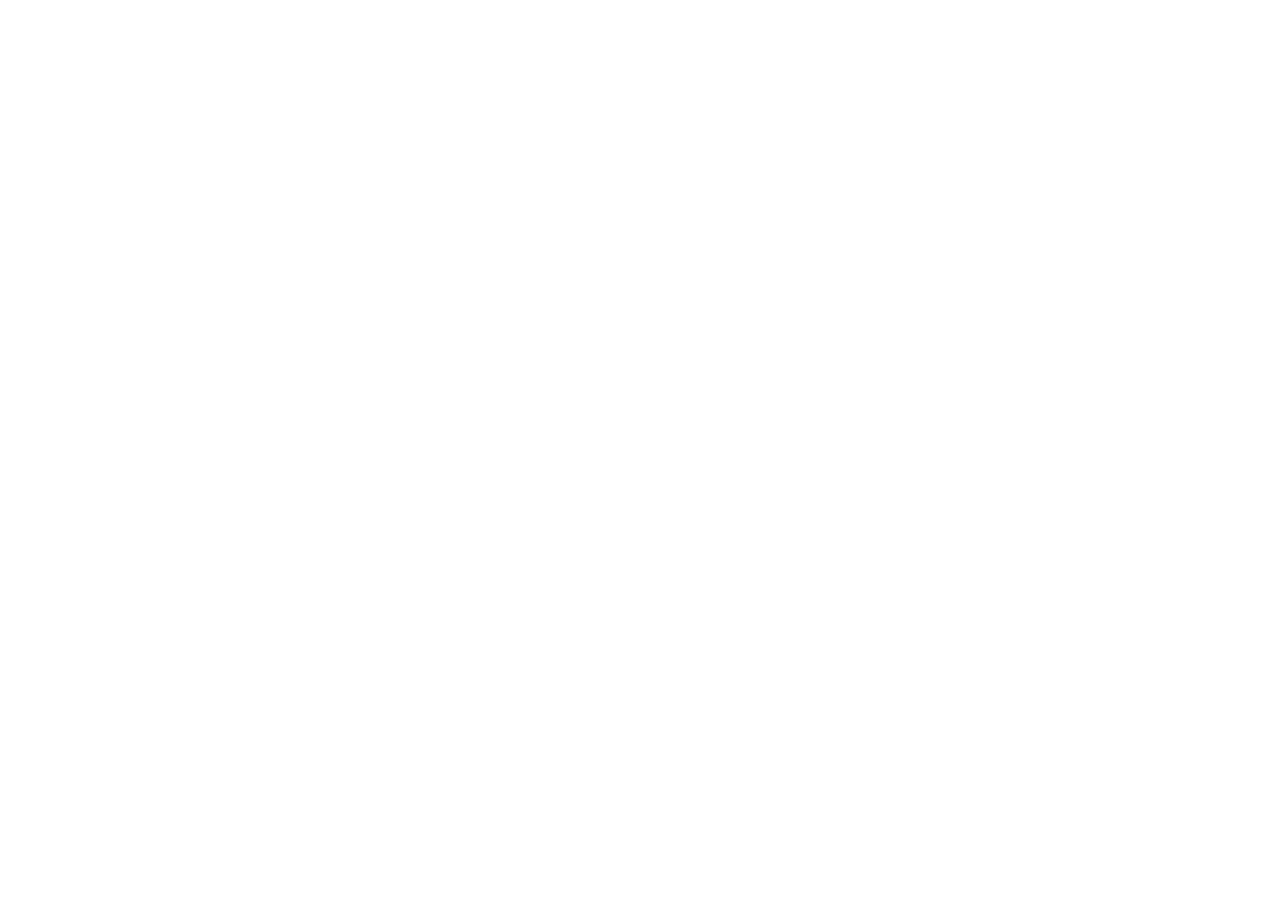
==== sprint-1/index.html @ 01cb0310 "version 1" ====
<!DOCTYPE html>
<html lang="en">
<head>
    <meta charset="UTF-8">
    <meta http-equiv="X-UA-Compatible" content="IE=edge">
    <meta name="viewport" content="width=device-width, initial-scale=1.0">
    <title>Band Site</title>
</head>
<body>
    
</body>
</html>
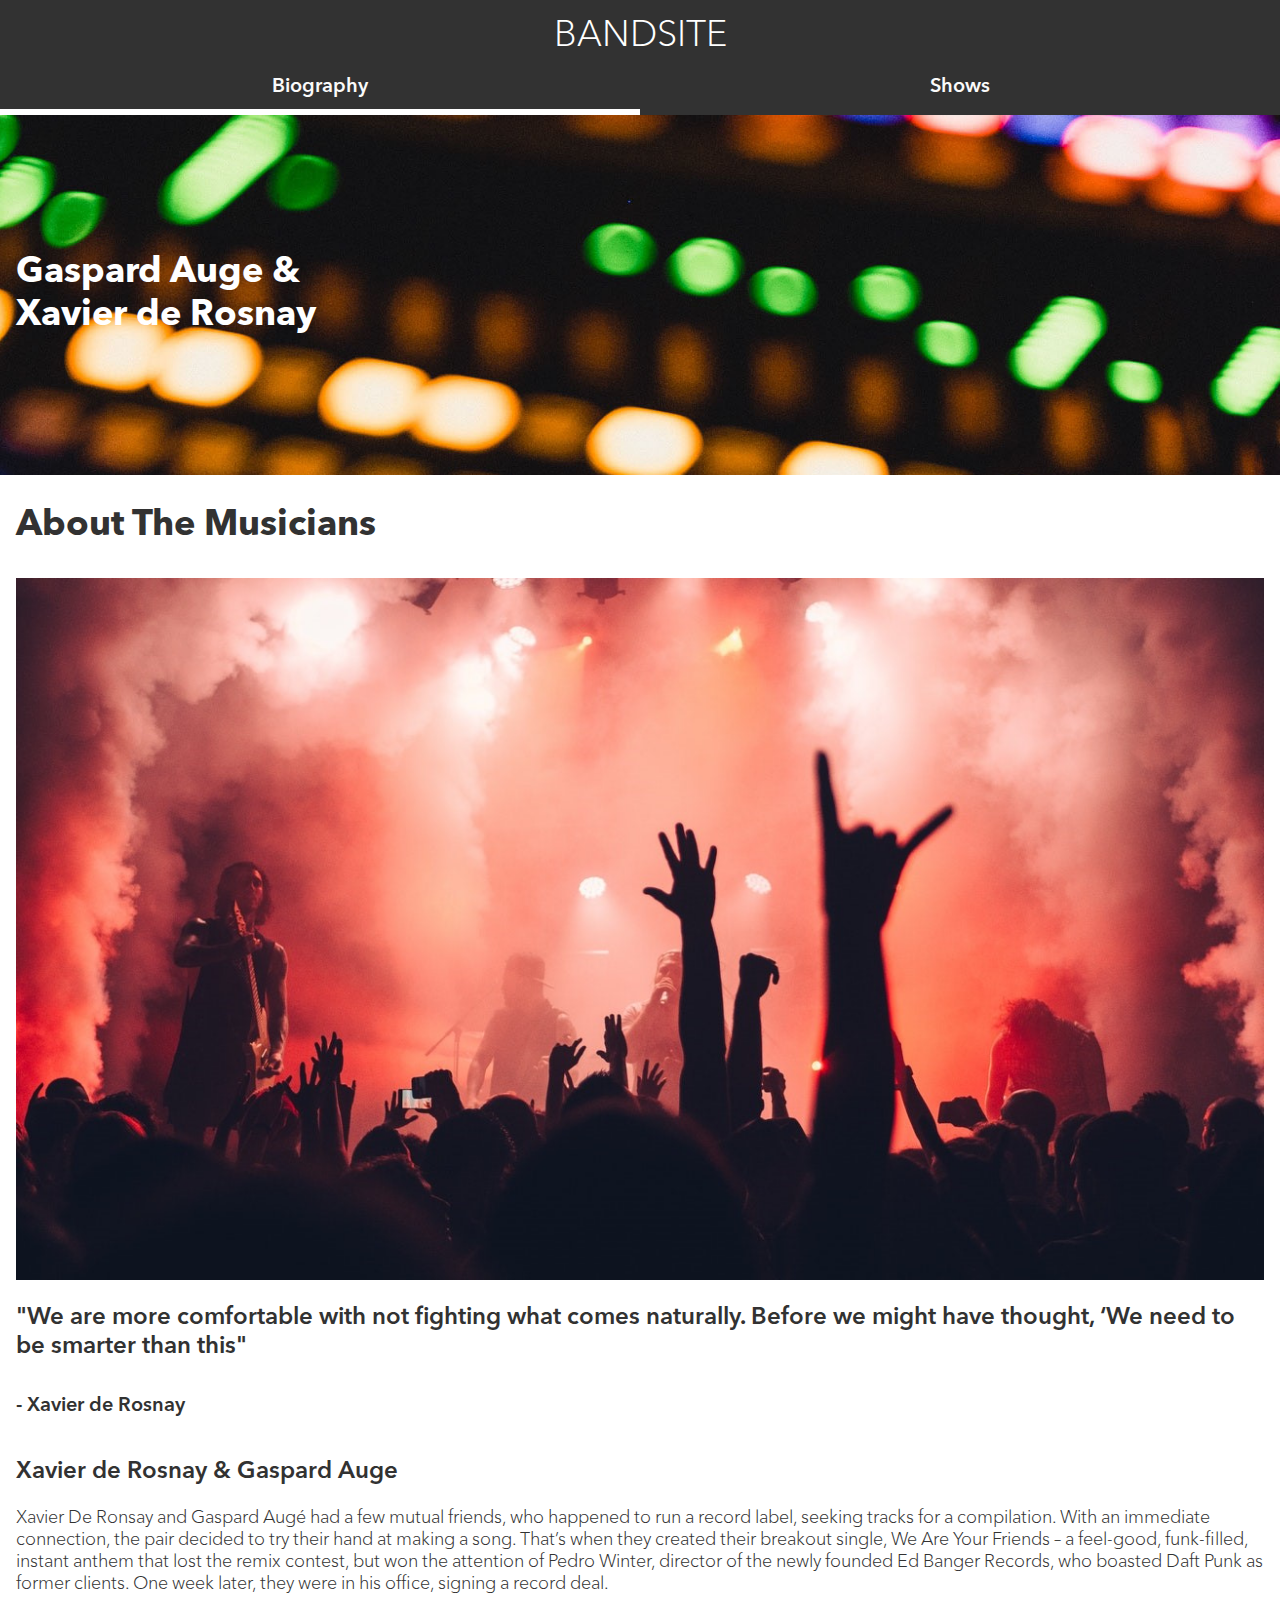
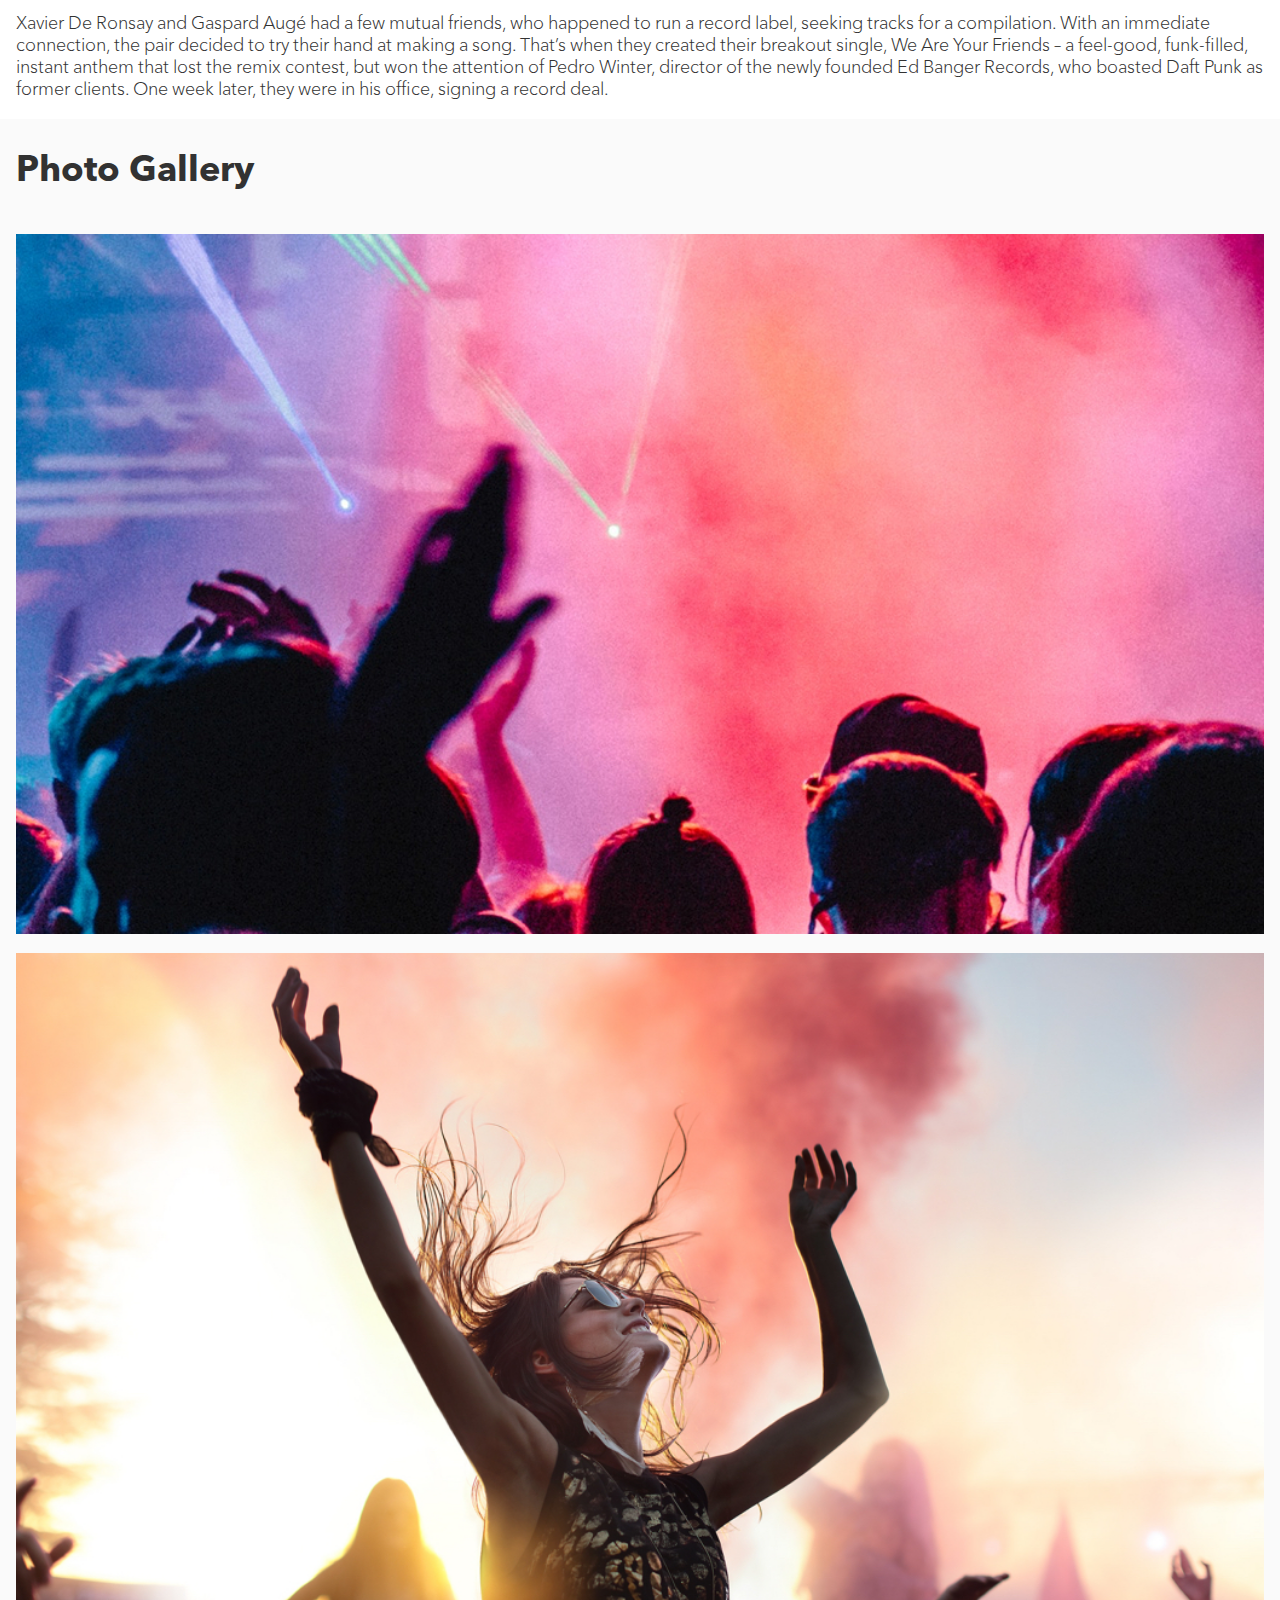
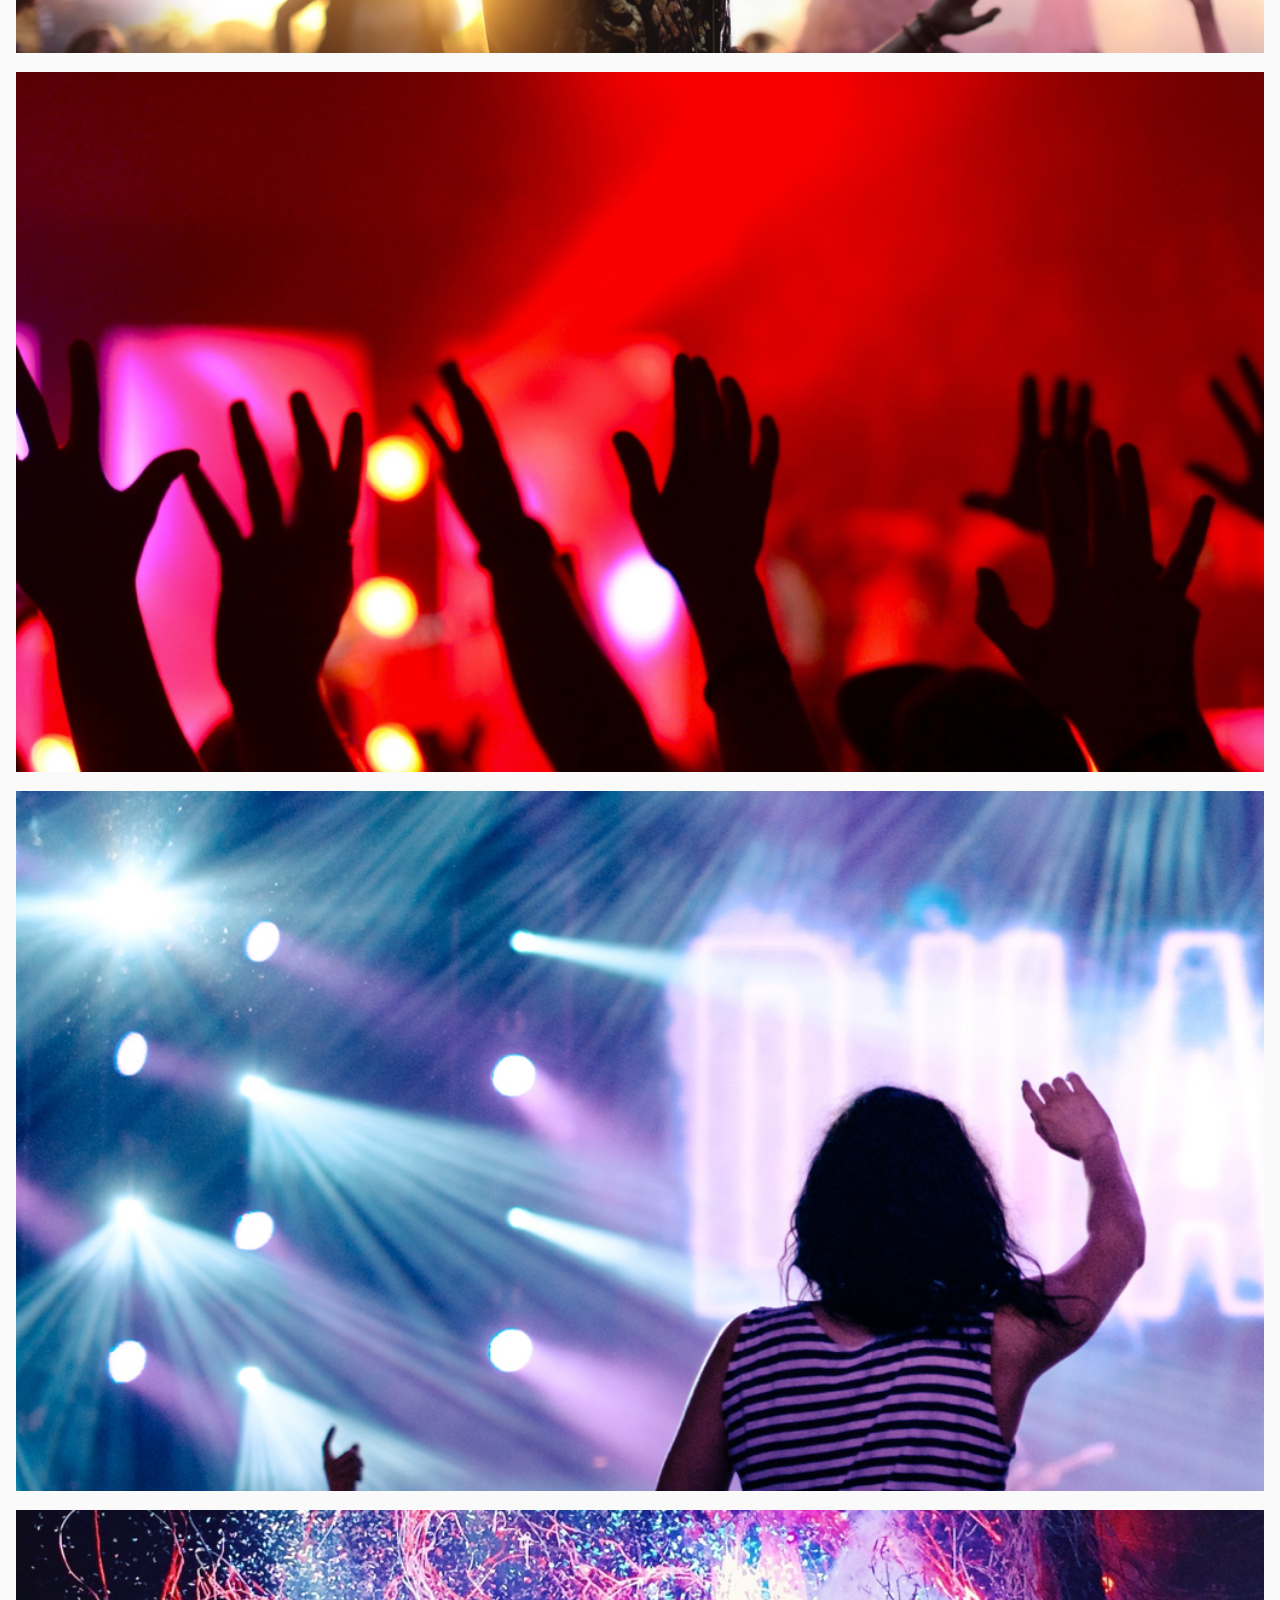
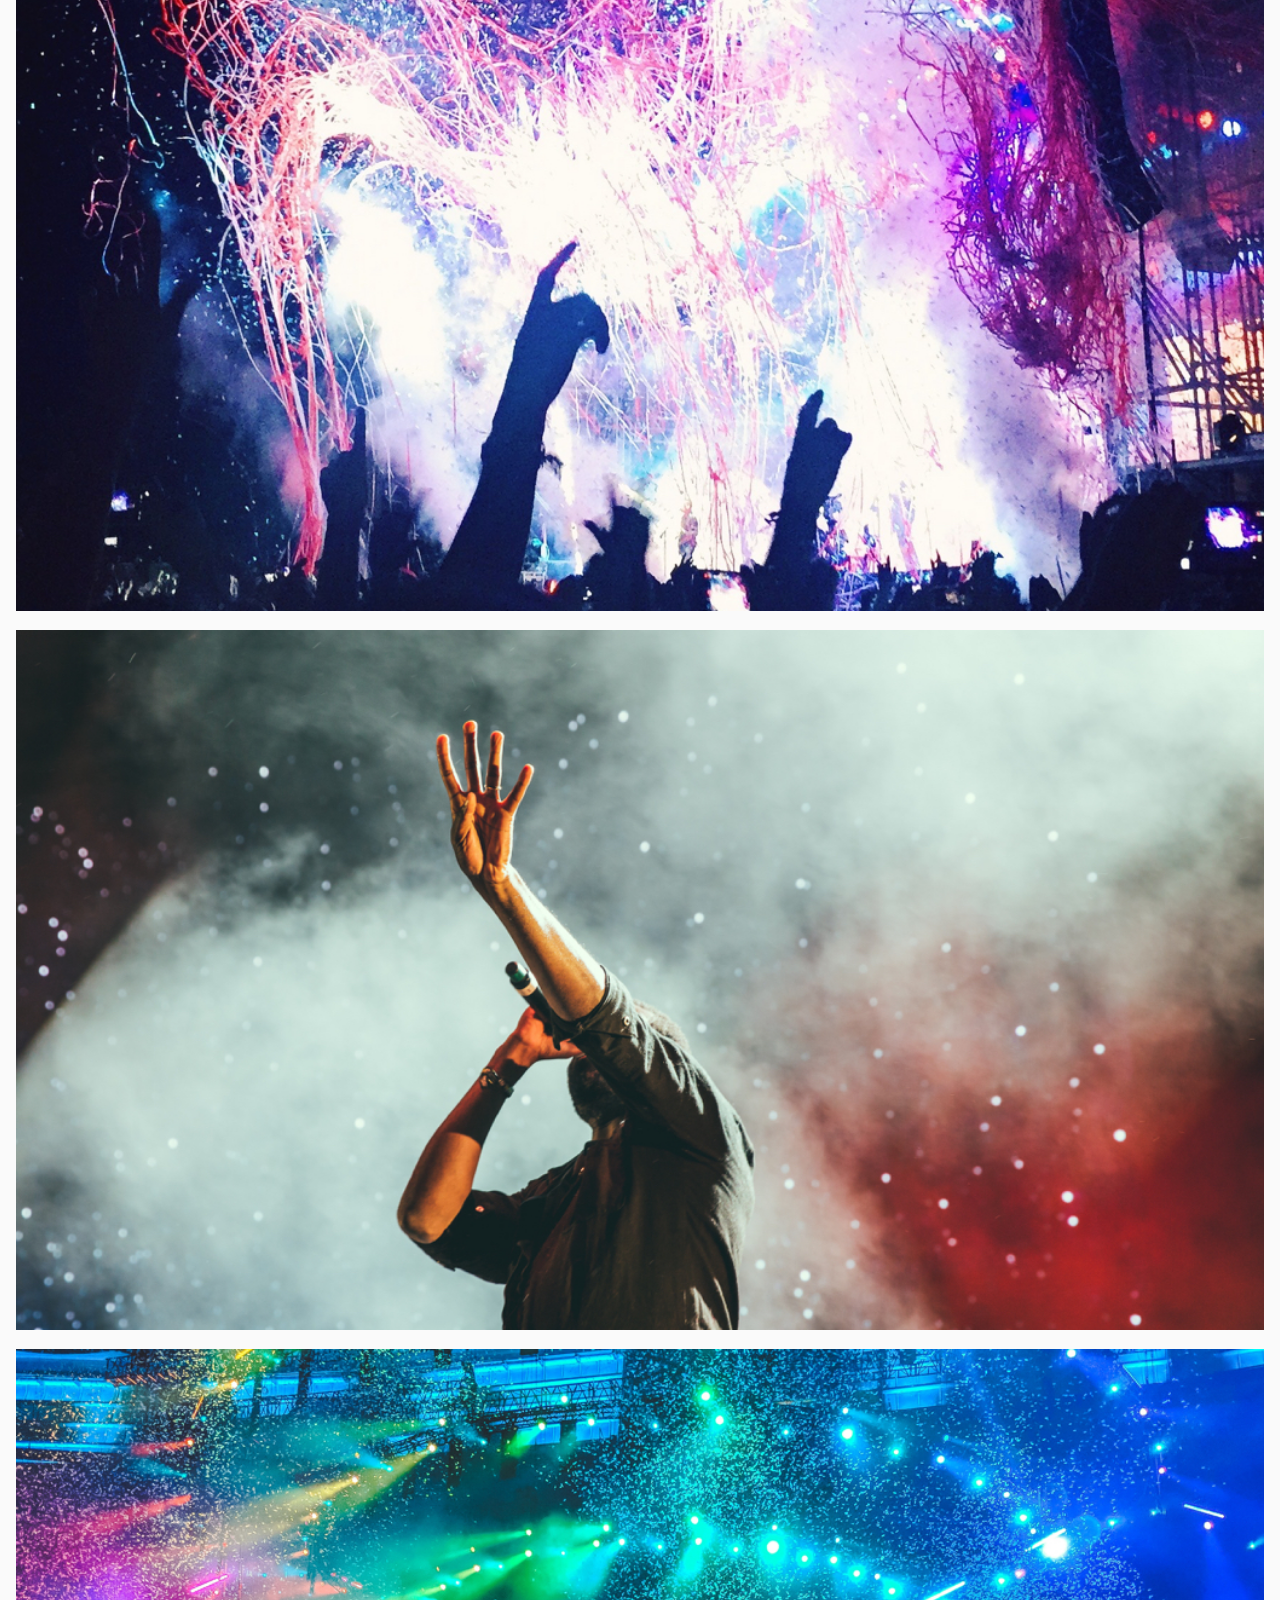
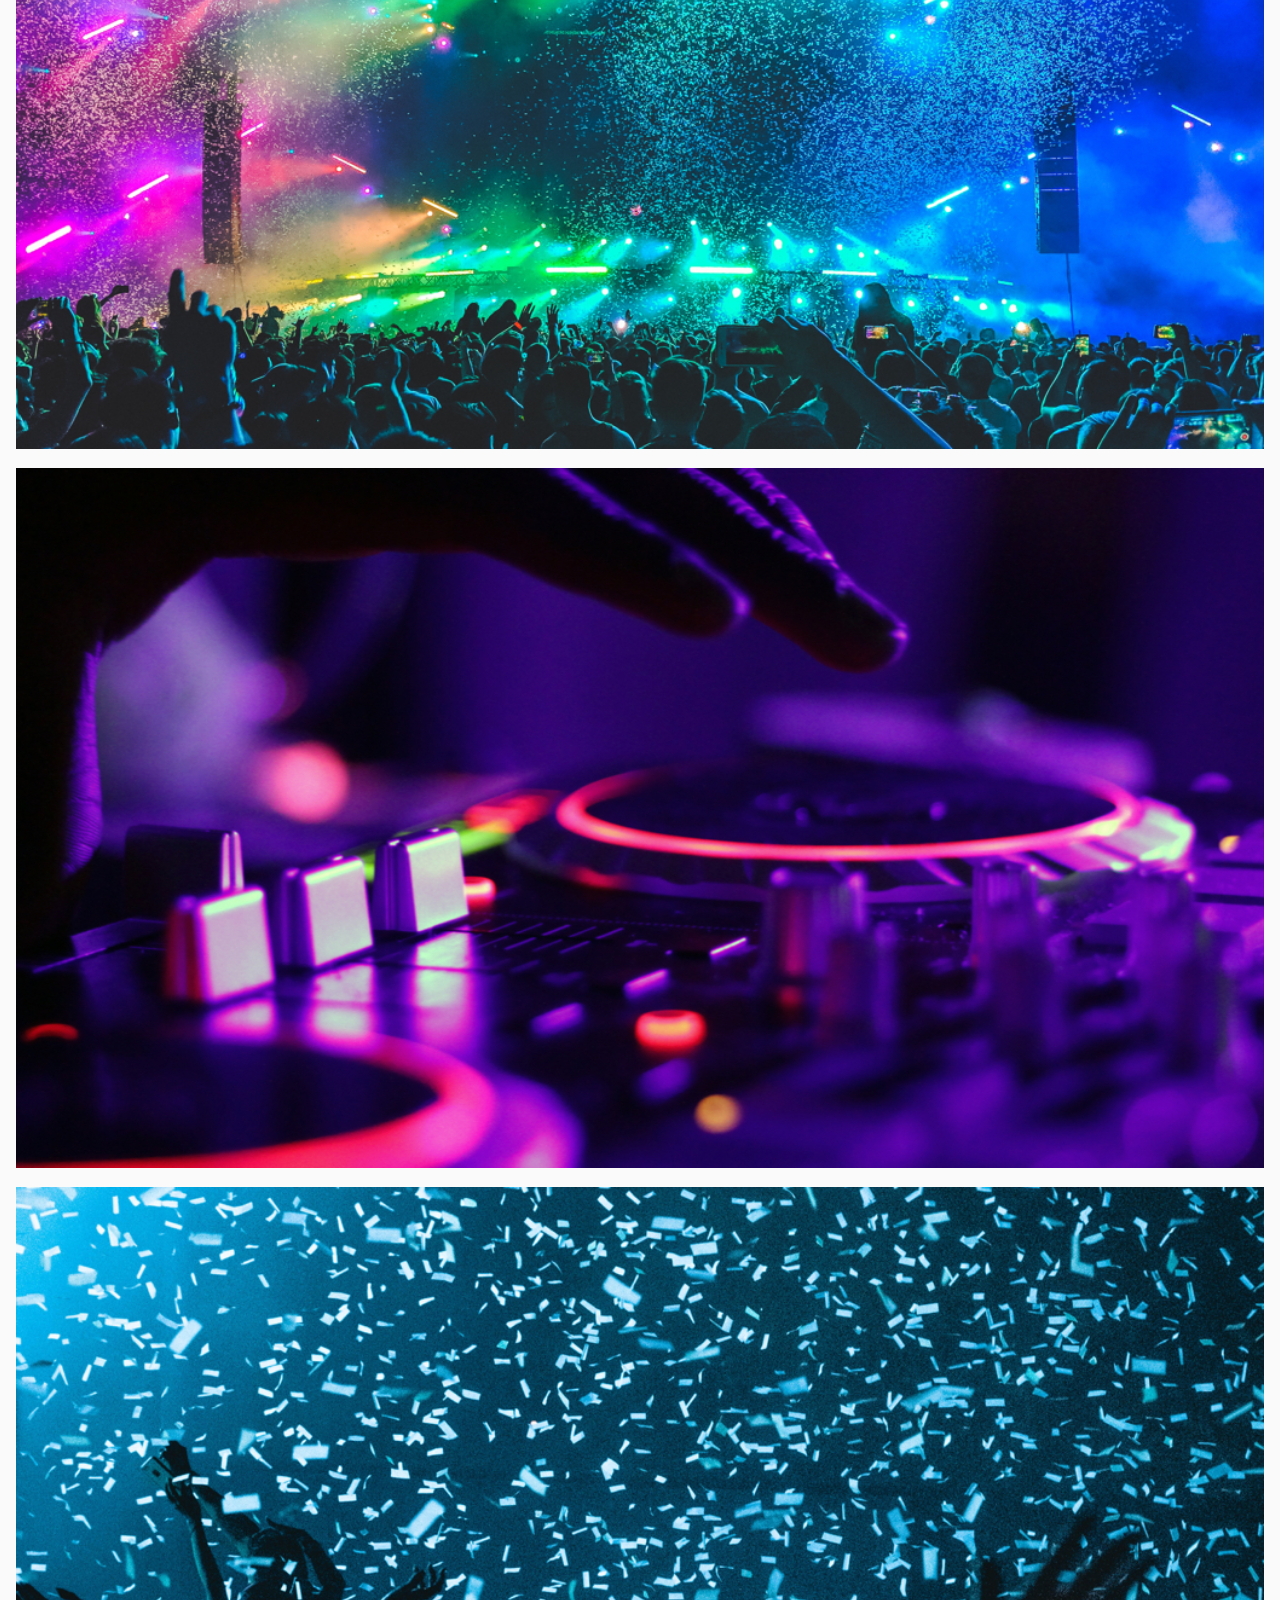
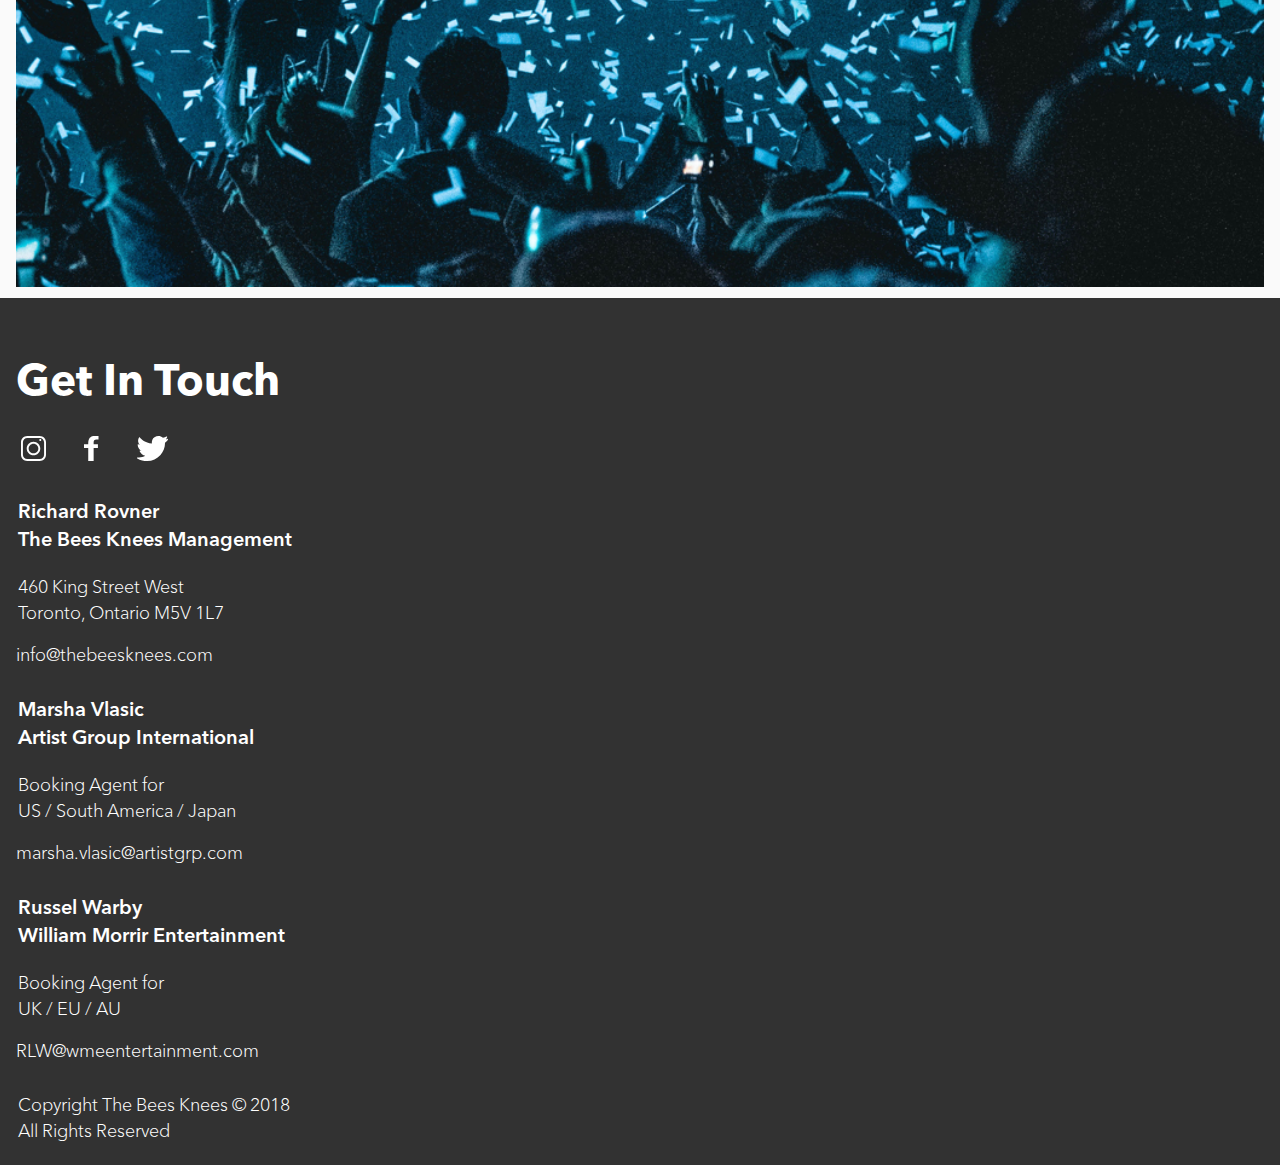
==== commit c53be77a: "version 2" ====
--- a/sprint-1/index.html
+++ b/sprint-1/index.html
@@ -4,9 +4,136 @@
     <meta charset="UTF-8">
     <meta http-equiv="X-UA-Compatible" content="IE=edge">
     <meta name="viewport" content="width=device-width, initial-scale=1.0">
-    <title>Band Site</title>
+    <link rel="stylesheet" href="./styles/main.css">
+    <link rel="stylesheet" href="./styles/global.css">
+    <title>BandSite</title>
 </head>
 <body>
-    
+    <header>
+        <nav class="nav">
+            <h2 class="nav__title">BANDSITE</h2>
+            <ul class="nav__nav-items">
+                <li class="nav__nav-items__nav-item nav-active">
+                    <a href="#" class="nav__nav-items__nav-item__link">Biography</a>
+                </li>
+                <li class="nav__nav-items__nav-item">
+                    <a href="#" class="nav__nav-items__nav-item__link">Shows</a>
+                </li>
+            </ul>
+        </nav>
+    </header>
+    <section class="hero">
+        <h1 class="hero__text">Gaspard Auge &</h1>
+        <h1 class="hero__text">Xavier de Rosnay</h1>
+    </section>
+    <section class="about">
+        <section class="about__header">
+            <h2 class="about__header__title">About The Musicians</h2>
+            <img src="./assets/Images/about-image.jpg" alt="Image" class="about__header__image">
+            <p class="about__header__quote">
+                "We are more comfortable with not
+                fighting what comes naturally. Before
+                we might have thought, ‘We need to
+                be smarter than this"
+            </p>
+            <p class="about__header__author">
+                - Xavier de Rosnay
+            </p>
+        </section>
+        <section class="article">
+            <h2 class="article__title">
+                Xavier de Rosnay & Gaspard Auge
+            </h2>
+            <p class="article__paragraph">
+                Xavier De Ronsay and Gaspard Augé had a few
+                mutual friends, who happened to run a record label,
+                seeking tracks for a compilation. With an immediate
+                connection, the pair decided to try their hand at
+                making a song. That’s when they created their
+                breakout single, We Are Your Friends – a feel-good,
+                funk-filled, instant anthem that lost the remix
+                contest, but won the attention of Pedro Winter,
+                director of the newly founded Ed Banger Records,
+                who boasted Daft Punk as former clients. One week
+                later, they were in his office, signing a record deal.
+            </p>
+            <p class="article__paragraph">
+                Xavier De Ronsay and Gaspard Augé had a few
+                mutual friends, who happened to run a record label,
+                seeking tracks for a compilation. With an immediate
+                connection, the pair decided to try their hand at
+                making a song. That’s when they created their
+                breakout single, We Are Your Friends – a feel-good,
+                funk-filled, instant anthem that lost the remix
+                contest, but won the attention of Pedro Winter,
+                director of the newly founded Ed Banger Records,
+                who boasted Daft Punk as former clients. One week
+                later, they were in his office, signing a record deal.
+            </p>
+        </section>
+    </section>
+    <section class="gallery">
+        <h2 class="gallery__title">Photo Gallery</h2>
+        <img src="./assets/Images/Photo-gallery-1.jpg" alt="" class="gallery__image">
+        <img src="./assets/Images/Photo-gallery-2.jpg" alt="" class="gallery__image">
+        <img src="./assets/Images/Photo-gallery-3.jpg" alt="" class="gallery__image">
+        <img src="./assets/Images/Photo-gallery-4.jpg" alt="" class="gallery__image">
+        <img src="./assets/Images/Photo-gallery-5.jpg" alt="" class="gallery__image">
+        <img src="./assets/Images/Photo-gallery-6.jpg" alt="" class="gallery__image">
+        <img src="./assets/Images/Photo-gallery-7.jpg" alt="" class="gallery__image">
+        <img src="./assets/Images/Photo-gallery-8.jpg" alt="" class="gallery__image">
+        <img src="./assets/Images/Photo-gallery-9.jpg" alt="" class="gallery__image">
+    </section>
+    <footer class="footer">
+        <h2 class="footer__title">Get In Touch</h2>
+        <section class="footer__icons">
+            <img src="./assets/Icons/SVG/Icon-instagram.svg" alt="instagram" class="footer__icons__image">
+            <img src="./assets/Icons/SVG/Icon-facebook.svg" alt="facebook" class="footer__icons__image">
+            <img src="./assets/Icons/SVG/Icon-twitter.svg" alt="twitter" class="footer__icons__image">
+        </section>
+        <section class="footer__credits">
+            <div class="footer__credits__name">
+                <p>Richard Rovner</p>
+                <p>The Bees Knees Management</p>
+            </div>
+            <div class="footer__credits__address">
+                <p>460 King Street West</p>
+                <p>Toronto, Ontario M5V 1L7</p>
+            </div>
+            <p class="footer__credits__email">
+                info@thebeesknees.com
+            </p>
+        </section>
+        <section class="footer__credits">
+            <div class="footer__credits__name">
+                <p>Marsha Vlasic</p>
+                <p>Artist Group International</p>
+            </div>
+            <div class="footer__credits__address">
+                <p>Booking Agent for</p>
+                <p>US / South America / Japan</p>
+            </div>
+            <p class="footer__credits__email">
+                marsha.vlasic@artistgrp.com
+            </p>
+        </section>
+        <section class="footer__credits">
+            <div class="footer__credits__name">
+                <p>Russel Warby</p>
+                <p>William Morrir Entertainment </p>
+            </div>
+            <div class="footer__credits__address">
+                <p>Booking Agent for</p>
+                <p>UK / EU / AU</p>
+            </div>
+            <p class="footer__credits__email">
+                RLW@wmeentertainment.com
+            </p>
+        </section>
+        <section class="footer__copyright">
+            <p>Copyright The Bees Knees © 2018</p>
+            <p>All Rights Reserved</p>
+        </section>
+    </footer>
 </body>
 </html>--- a/sprint-1/styles/main.css
+++ b/sprint-1/styles/main.css
@@ -0,0 +1,122 @@
+.hero {
+  display: flex;
+  flex-direction: column;
+  align-items: flex-start;
+  justify-content: center;
+  height: 40vh;
+  background-image: url("../assets/Images/hero-image.jpg");
+  background-size: cover;
+}
+.hero__text {
+  font-size: 36px;
+  margin: 0;
+  color: #ffffff;
+  margin-left: 1.6rem;
+}
+
+.about {
+  -webkit-padding-start: 16px;
+          padding-inline-start: 16px;
+  -webkit-padding-end: 16px;
+          padding-inline-end: 16px;
+}
+.about__header {
+  display: flex;
+  flex-direction: column;
+}
+.about__header__title {
+  font-size: 36px;
+}
+.about__header__image {
+  width: 100%;
+}
+.about__header__quote {
+  font-size: 24px;
+  font-weight: 500;
+  margin: 2.4rem 0;
+}
+.about__header__author {
+  font-size: 20px;
+  font-weight: 500;
+  margin: 0;
+  margin-top: 0.8rem;
+}
+
+.article {
+  margin-top: 4rem;
+}
+.article__title {
+  font-size: 24px;
+  font-weight: 500;
+}
+.article__paragraph {
+  font-size: 18px;
+}
+
+.gallery {
+  -webkit-padding-start: 16px;
+          padding-inline-start: 16px;
+  -webkit-padding-end: 16px;
+          padding-inline-end: 16px;
+  padding: 0 auto;
+  background-color: #fafafa;
+}
+.gallery__title {
+  font-size: 36px;
+  padding: 3.2rem 0;
+  margin: 0;
+}
+.gallery__image {
+  width: 100%;
+  padding: 0.8rem 0;
+}
+
+.footer {
+  -webkit-padding-start: 16px;
+          padding-inline-start: 16px;
+  background-color: #323232;
+  color: #ffffff;
+}
+.footer__title {
+  font-size: 44px;
+  padding-top: 6rem;
+  margin: 0;
+}
+.footer__icons {
+  margin: 2rem 0;
+}
+.footer__icons__image {
+  height: 2.5rem;
+  padding: 0.5rem;
+  margin-right: 2.5rem;
+}
+.footer__credits {
+  margin: 3rem 0;
+}
+.footer__credits__name {
+  font-size: 20px;
+  font-weight: 500;
+}
+.footer__credits__name p {
+  padding: 0.2rem;
+  margin: 0;
+}
+.footer__credits__address {
+  font-size: 18px;
+  margin-top: 2rem;
+}
+.footer__credits__address p {
+  padding: 0.2rem;
+  margin: 0;
+}
+.footer__credits__email {
+  font-size: 18px;
+}
+.footer__copyright {
+  font-size: 18px;
+  padding-bottom: 2rem;
+}
+.footer__copyright p {
+  padding: 0.2rem;
+  margin: 0;
+}/*# sourceMappingURL=main.css.map */--- a/sprint-1/styles/global.css
+++ b/sprint-1/styles/global.css
@@ -0,0 +1,68 @@
+@font-face {
+  font-family: "Avenir";
+  src: url("../assets/global-fonts/Linotype - AvenirNextLTPro-Light.otf") format("opentype");
+  font-weight: 400;
+  font-style: normal;
+}
+@font-face {
+  font-family: "Avenir";
+  src: url("../assets/global-fonts/Linotype - AvenirNextLTPro-Demi.otf") format("opentype");
+  font-weight: 500;
+  font-style: normal;
+}
+@font-face {
+  font-family: "Avenir";
+  src: url("../assets/global-fonts/Linotype - AvenirNextLTPro-Bold.otf") format("opentype");
+  font-weight: 700;
+  font-style: normal;
+}
+html {
+  font-size: 10px;
+}
+
+body {
+  font-family: "Avenir";
+  font-weight: 400;
+  color: #323232;
+  margin: 0;
+}
+
+.nav {
+  display: flex;
+  flex-direction: column;
+  align-items: center;
+  font-family: "Avenir";
+  font-weight: 400;
+  color: #ffffff;
+  background-color: #323232;
+}
+.nav__title {
+  font-size: 36px;
+  font-weight: 300;
+  margin: 1.6rem 0;
+}
+.nav__nav-items {
+  display: flex;
+  justify-content: center;
+  -webkit-padding-start: 0px;
+          padding-inline-start: 0px;
+  box-sizing: border-box;
+  width: 100%;
+  margin: 0;
+}
+.nav__nav-items .nav-active {
+  border-bottom: 6px solid #ffffff;
+}
+.nav__nav-items__nav-item {
+  list-style-type: none;
+  box-sizing: border-box;
+  width: 50%;
+  text-align: center;
+  font-size: 20px;
+  font-weight: 500;
+  padding-bottom: 1rem;
+}
+.nav__nav-items__nav-item__link {
+  text-decoration: none;
+  color: #fafafa;
+}/*# sourceMappingURL=global.css.map */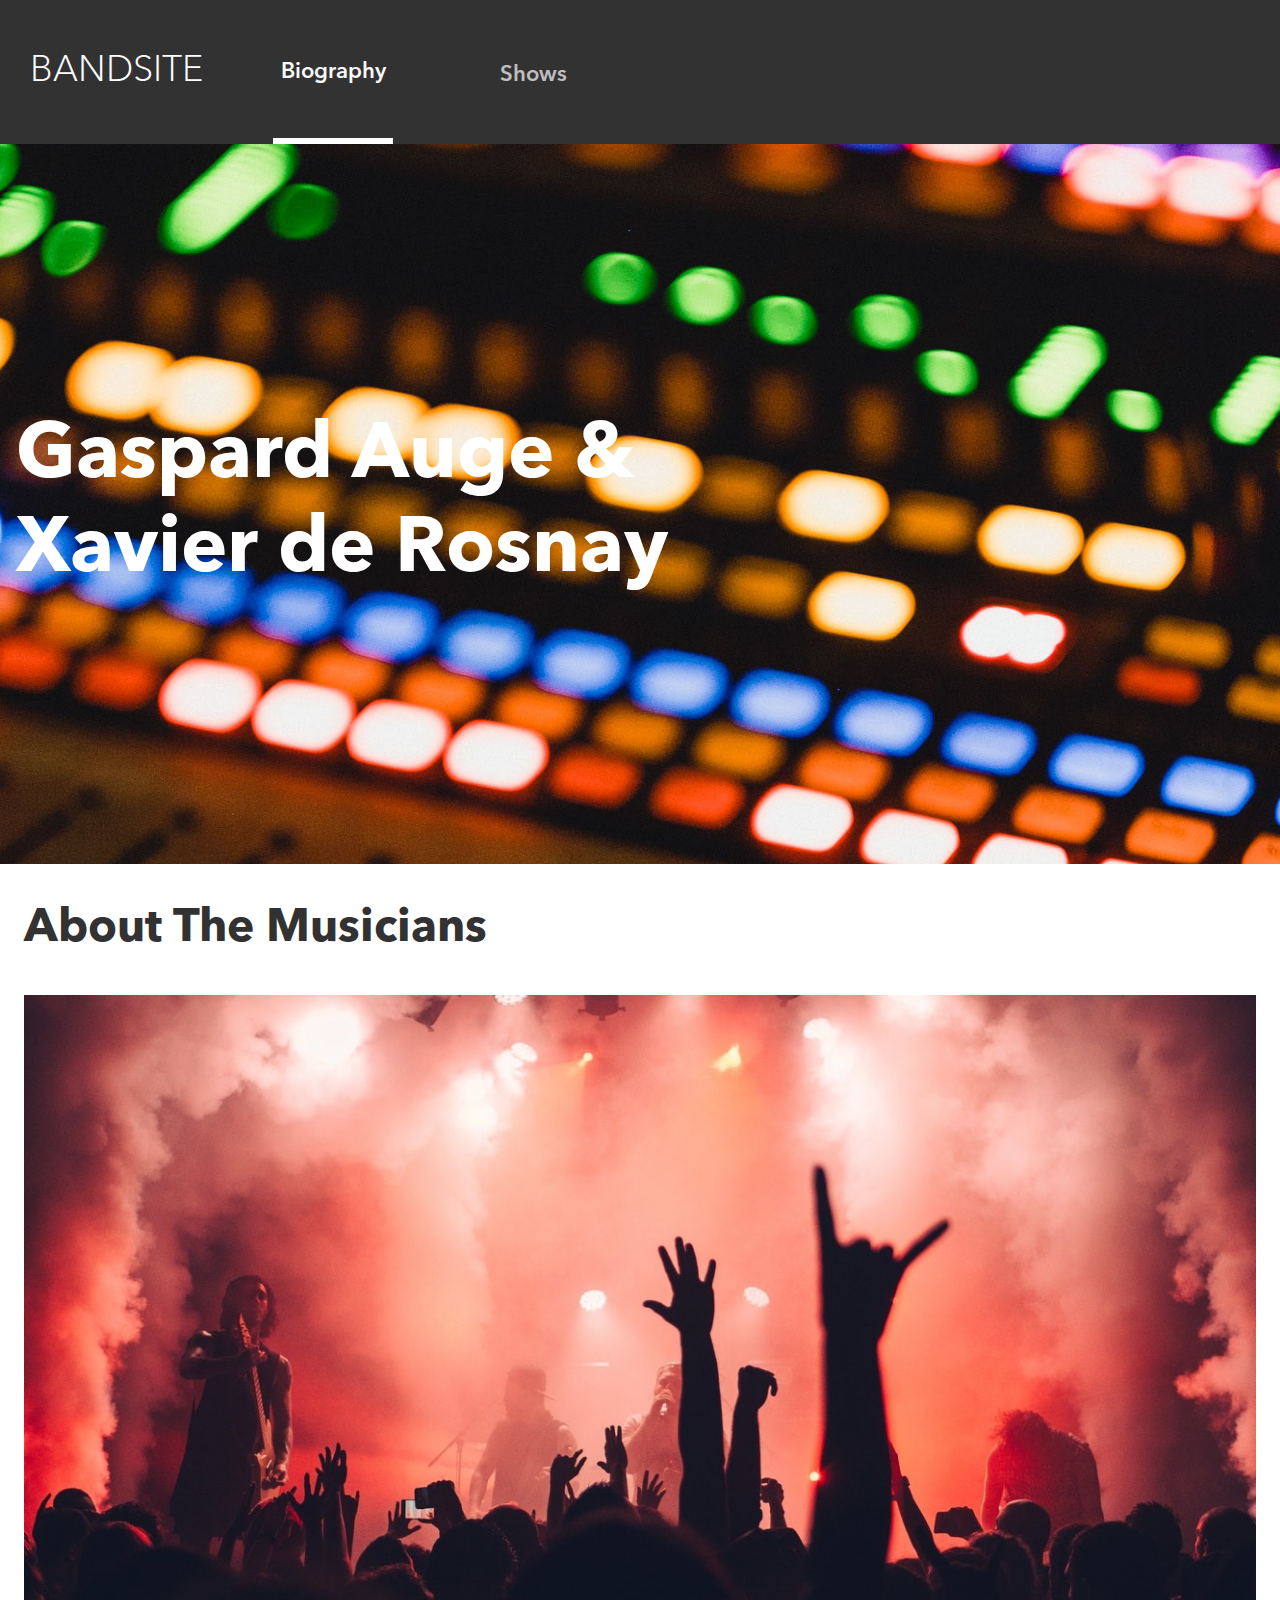
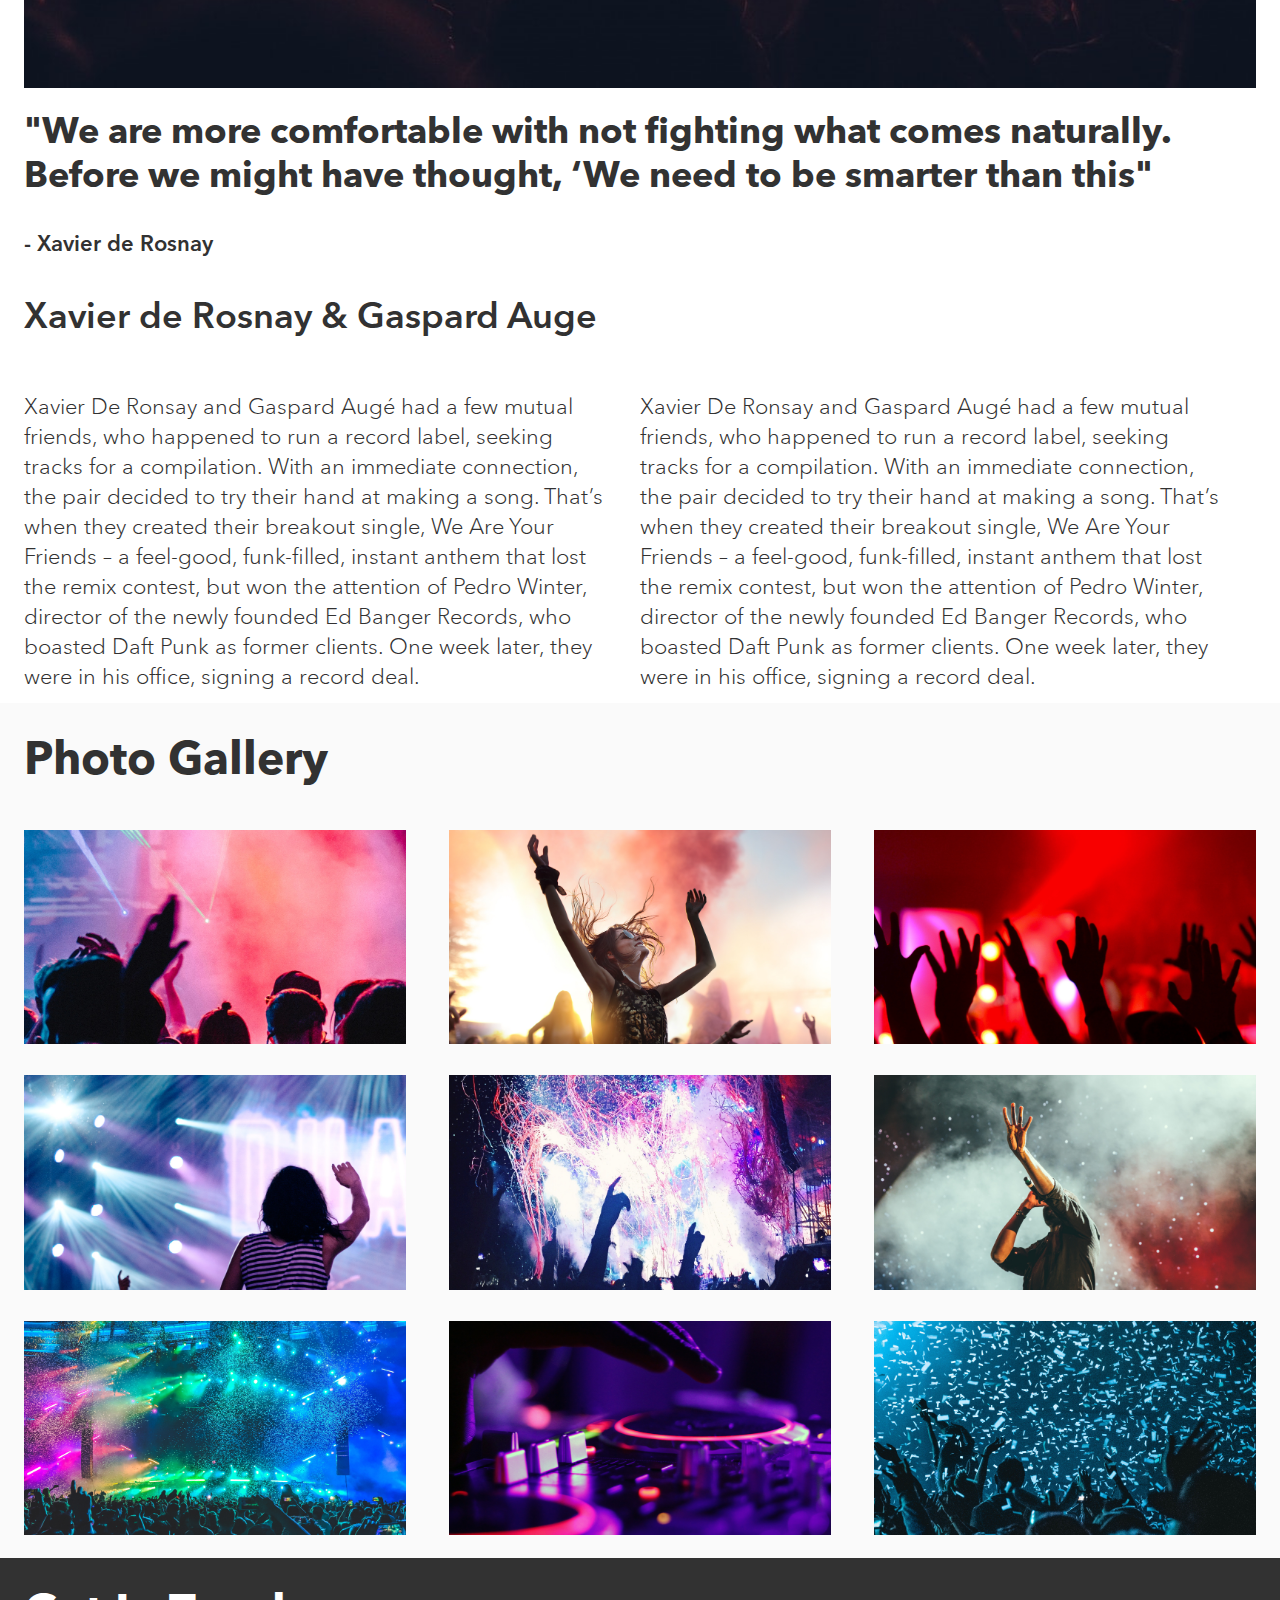
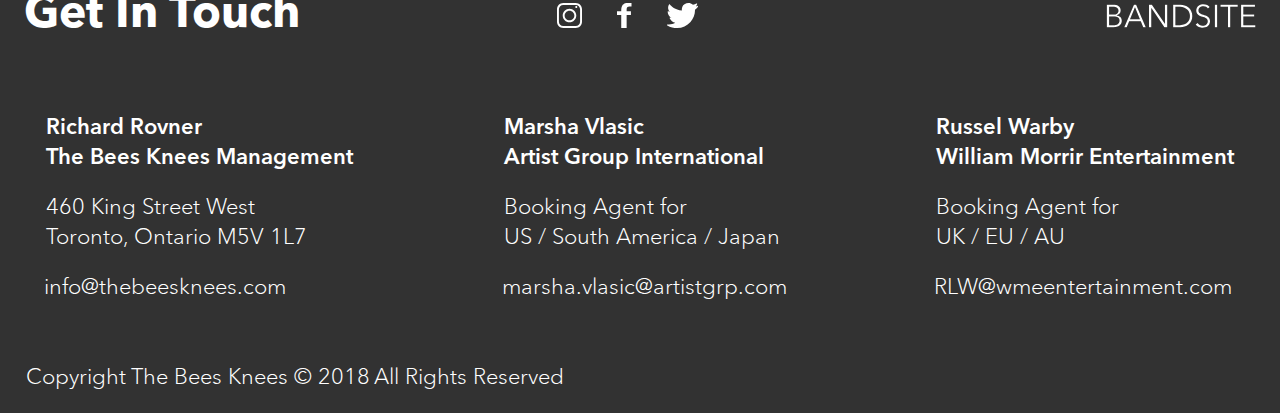
==== commit 995fff47: "version 3, tablet functionality added" ====
--- a/sprint-1/index.html
+++ b/sprint-1/index.html
@@ -14,7 +14,7 @@
             <h2 class="nav__title">BANDSITE</h2>
             <ul class="nav__nav-items">
                 <li class="nav__nav-items__nav-item nav-active">
-                    <a href="#" class="nav__nav-items__nav-item__link">Biography</a>
+                    <a href="#" class="nav__nav-items__nav-item__link nav-link-active">Biography</a>
                 </li>
                 <li class="nav__nav-items__nav-item">
                     <a href="#" class="nav__nav-items__nav-item__link">Shows</a>
@@ -44,92 +44,110 @@
             <h2 class="article__title">
                 Xavier de Rosnay & Gaspard Auge
             </h2>
-            <p class="article__paragraph">
-                Xavier De Ronsay and Gaspard Augé had a few
-                mutual friends, who happened to run a record label,
-                seeking tracks for a compilation. With an immediate
-                connection, the pair decided to try their hand at
-                making a song. That’s when they created their
-                breakout single, We Are Your Friends – a feel-good,
-                funk-filled, instant anthem that lost the remix
-                contest, but won the attention of Pedro Winter,
-                director of the newly founded Ed Banger Records,
-                who boasted Daft Punk as former clients. One week
-                later, they were in his office, signing a record deal.
-            </p>
-            <p class="article__paragraph">
-                Xavier De Ronsay and Gaspard Augé had a few
-                mutual friends, who happened to run a record label,
-                seeking tracks for a compilation. With an immediate
-                connection, the pair decided to try their hand at
-                making a song. That’s when they created their
-                breakout single, We Are Your Friends – a feel-good,
-                funk-filled, instant anthem that lost the remix
-                contest, but won the attention of Pedro Winter,
-                director of the newly founded Ed Banger Records,
-                who boasted Daft Punk as former clients. One week
-                later, they were in his office, signing a record deal.
-            </p>
+            <div class="article__paragraph-container">
+                <p class="article__paragraph-container__paragraph">
+                    Xavier De Ronsay and Gaspard Augé had a few
+                    mutual friends, who happened to run a record label,
+                    seeking tracks for a compilation. With an immediate
+                    connection, the pair decided to try their hand at
+                    making a song. That’s when they created their
+                    breakout single, We Are Your Friends – a feel-good,
+                    funk-filled, instant anthem that lost the remix
+                    contest, but won the attention of Pedro Winter,
+                    director of the newly founded Ed Banger Records,
+                    who boasted Daft Punk as former clients. One week
+                    later, they were in his office, signing a record deal.
+                </p>
+                <p class="article__paragraph-container__paragraph">
+                    Xavier De Ronsay and Gaspard Augé had a few
+                    mutual friends, who happened to run a record label,
+                    seeking tracks for a compilation. With an immediate
+                    connection, the pair decided to try their hand at
+                    making a song. That’s when they created their
+                    breakout single, We Are Your Friends – a feel-good,
+                    funk-filled, instant anthem that lost the remix
+                    contest, but won the attention of Pedro Winter,
+                    director of the newly founded Ed Banger Records,
+                    who boasted Daft Punk as former clients. One week
+                    later, they were in his office, signing a record deal.
+                </p>
+            </div>
+            
         </section>
     </section>
     <section class="gallery">
         <h2 class="gallery__title">Photo Gallery</h2>
-        <img src="./assets/Images/Photo-gallery-1.jpg" alt="" class="gallery__image">
-        <img src="./assets/Images/Photo-gallery-2.jpg" alt="" class="gallery__image">
-        <img src="./assets/Images/Photo-gallery-3.jpg" alt="" class="gallery__image">
-        <img src="./assets/Images/Photo-gallery-4.jpg" alt="" class="gallery__image">
-        <img src="./assets/Images/Photo-gallery-5.jpg" alt="" class="gallery__image">
-        <img src="./assets/Images/Photo-gallery-6.jpg" alt="" class="gallery__image">
-        <img src="./assets/Images/Photo-gallery-7.jpg" alt="" class="gallery__image">
-        <img src="./assets/Images/Photo-gallery-8.jpg" alt="" class="gallery__image">
-        <img src="./assets/Images/Photo-gallery-9.jpg" alt="" class="gallery__image">
+        <div class="gallery__image-container">
+            <img src="./assets/Images/Photo-gallery-1.jpg" alt="" class="gallery__image-container__image">
+            <img src="./assets/Images/Photo-gallery-2.jpg" alt="" class="gallery__image-container__image">
+            <img src="./assets/Images/Photo-gallery-3.jpg" alt="" class="gallery__image-container__image">
+        </div>
+        <div class="gallery__image-container">
+            <img src="./assets/Images/Photo-gallery-4.jpg" alt="" class="gallery__image-container__image">
+            <img src="./assets/Images/Photo-gallery-5.jpg" alt="" class="gallery__image-container__image">
+            <img src="./assets/Images/Photo-gallery-6.jpg" alt="" class="gallery__image-container__image">
+        </div>
+        <div class="gallery__image-container">
+            <img src="./assets/Images/Photo-gallery-7.jpg" alt="" class="gallery__image-container__image">
+            <img src="./assets/Images/Photo-gallery-8.jpg" alt="" class="gallery__image-container__image">
+            <img src="./assets/Images/Photo-gallery-9.jpg" alt="" class="gallery__image-container__image">
+        </div>
     </section>
     <footer class="footer">
-        <h2 class="footer__title">Get In Touch</h2>
-        <section class="footer__icons">
-            <img src="./assets/Icons/SVG/Icon-instagram.svg" alt="instagram" class="footer__icons__image">
-            <img src="./assets/Icons/SVG/Icon-facebook.svg" alt="facebook" class="footer__icons__image">
-            <img src="./assets/Icons/SVG/Icon-twitter.svg" alt="twitter" class="footer__icons__image">
-        </section>
-        <section class="footer__credits">
-            <div class="footer__credits__name">
-                <p>Richard Rovner</p>
-                <p>The Bees Knees Management</p>
+        <div class="footer__container">
+            <div class="footer__container__title-container">
+                <h2 class="footer__container__title-container__title">Get In Touch</h2>
             </div>
-            <div class="footer__credits__address">
-                <p>460 King Street West</p>
-                <p>Toronto, Ontario M5V 1L7</p>
+            <div class="footer__container__icons">
+                <img src="./assets/Icons/SVG/Icon-instagram.svg" alt="instagram" class="footer__container__icons__image">
+                <img src="./assets/Icons/SVG/Icon-facebook.svg" alt="facebook" class="footer__container__icons__image">
+                <img src="./assets/Icons/SVG/Icon-twitter.svg" alt="twitter" class="footer__container__icons__image">
             </div>
-            <p class="footer__credits__email">
-                info@thebeesknees.com
-            </p>
-        </section>
-        <section class="footer__credits">
-            <div class="footer__credits__name">
-                <p>Marsha Vlasic</p>
-                <p>Artist Group International</p>
+            <div class="footer__container__logo-container">
+                <img src="./assets/Logo/Logo-bandsite.svg" alt="" class="footer__container__logo-container__logo">
             </div>
-            <div class="footer__credits__address">
-                <p>Booking Agent for</p>
-                <p>US / South America / Japan</p>
-            </div>
-            <p class="footer__credits__email">
-                marsha.vlasic@artistgrp.com
-            </p>
-        </section>
-        <section class="footer__credits">
-            <div class="footer__credits__name">
-                <p>Russel Warby</p>
-                <p>William Morrir Entertainment </p>
-            </div>
-            <div class="footer__credits__address">
-                <p>Booking Agent for</p>
-                <p>UK / EU / AU</p>
-            </div>
-            <p class="footer__credits__email">
-                RLW@wmeentertainment.com
-            </p>
-        </section>
+        </div>
+        <div class="footer__container">
+            <section class="footer__container__credits">
+                <div class="footer__container__credits__name">
+                    <p>Richard Rovner</p>
+                    <p>The Bees Knees Management</p>
+                </div>
+                <div class="footer__container__credits__address">
+                    <p>460 King Street West</p>
+                    <p>Toronto, Ontario M5V 1L7</p>
+                </div>
+                <p class="footer__container__credits__email">
+                    info@thebeesknees.com
+                </p>
+            </section>
+            <section class="footer__container__credits">
+                <div class="footer__container__credits__name">
+                    <p>Marsha Vlasic</p>
+                    <p>Artist Group International</p>
+                </div>
+                <div class="footer__container__credits__address">
+                    <p>Booking Agent for</p>
+                    <p>US / South America / Japan</p>
+                </div>
+                <p class="footer__container__credits__email">
+                    marsha.vlasic@artistgrp.com
+                </p>
+            </section>
+            <section class="footer__container__credits">
+                <div class="footer__container__credits__name">
+                    <p>Russel Warby</p>
+                    <p>William Morrir Entertainment </p>
+                </div>
+                <div class="footer__container__credits__address">
+                    <p>Booking Agent for</p>
+                    <p>UK / EU / AU</p>
+                </div>
+                <p class="footer__container__credits__email">
+                    RLW@wmeentertainment.com
+                </p>
+            </section>
+        </div>
         <section class="footer__copyright">
             <p>Copyright The Bees Knees © 2018</p>
             <p>All Rights Reserved</p>
--- a/sprint-1/styles/main.css
+++ b/sprint-1/styles/main.css
@@ -7,11 +7,21 @@
   background-image: url("../assets/Images/hero-image.jpg");
   background-size: cover;
 }
+@media (min-width: 768px) {
+  .hero {
+    height: 80vh;
+  }
+}
 .hero__text {
   font-size: 36px;
   margin: 0;
   color: #ffffff;
   margin-left: 1.6rem;
+}
+@media (min-width: 768px) {
+  .hero__text {
+    font-size: 78px;
+  }
 }
 
 .about {
@@ -20,6 +30,14 @@
   -webkit-padding-end: 16px;
           padding-inline-end: 16px;
 }
+@media (min-width: 768px) {
+  .about {
+    -webkit-padding-start: 24px;
+            padding-inline-start: 24px;
+    -webkit-padding-end: 24px;
+            padding-inline-end: 24px;
+  }
+}
 .about__header {
   display: flex;
   flex-direction: column;
@@ -27,16 +45,28 @@
 .about__header__title {
   font-size: 36px;
 }
+@media (min-width: 768px) {
+  .about__header__title {
+    font-size: 46px;
+  }
+}
 .about__header__image {
   width: 100%;
 }
 .about__header__quote {
-  font-size: 24px;
+  font-size: 22px;
   font-weight: 500;
   margin: 2.4rem 0;
 }
+@media (min-width: 768px) {
+  .about__header__quote {
+    font-size: 36px;
+    font-weight: 700;
+    line-height: 44px;
+  }
+}
 .about__header__author {
-  font-size: 20px;
+  font-size: 22px;
   font-weight: 500;
   margin: 0;
   margin-top: 0.8rem;
@@ -46,11 +76,28 @@
   margin-top: 4rem;
 }
 .article__title {
-  font-size: 24px;
+  font-size: 22px;
   font-weight: 500;
 }
-.article__paragraph {
-  font-size: 18px;
+@media (min-width: 768px) {
+  .article__title {
+    font-size: 36px;
+  }
+}
+.article__paragraph-container {
+  display: flex;
+  flex-direction: column;
+}
+@media (min-width: 768px) {
+  .article__paragraph-container {
+    flex-direction: row;
+  }
+}
+.article__paragraph-container__paragraph {
+  font-size: 22px;
+  line-height: 30px;
+  margin-bottom: 1rem;
+  margin-right: 3rem;
 }
 
 .gallery {
@@ -61,62 +108,45 @@
   padding: 0 auto;
   background-color: #fafafa;
 }
+@media (min-width: 768px) {
+  .gallery {
+    display: flex;
+    flex-direction: column;
+    -webkit-padding-start: 24px;
+            padding-inline-start: 24px;
+    -webkit-padding-end: 24px;
+            padding-inline-end: 24px;
+  }
+}
 .gallery__title {
   font-size: 36px;
   padding: 3.2rem 0;
   margin: 0;
 }
-.gallery__image {
+@media (min-width: 768px) {
+  .gallery__title {
+    font-size: 46px;
+  }
+}
+.gallery__image-container {
   width: 100%;
+  display: flex;
+  flex-direction: column;
+}
+@media (min-width: 768px) {
+  .gallery__image-container {
+    flex-direction: row;
+    justify-content: space-between;
+    margin-bottom: 1.5rem;
+  }
+}
+.gallery__image-container__image {
   padding: 0.8rem 0;
+  width: 100%;
 }
-
-.footer {
-  -webkit-padding-start: 16px;
-          padding-inline-start: 16px;
-  background-color: #323232;
-  color: #ffffff;
-}
-.footer__title {
-  font-size: 44px;
-  padding-top: 6rem;
-  margin: 0;
-}
-.footer__icons {
-  margin: 2rem 0;
-}
-.footer__icons__image {
-  height: 2.5rem;
-  padding: 0.5rem;
-  margin-right: 2.5rem;
-}
-.footer__credits {
-  margin: 3rem 0;
-}
-.footer__credits__name {
-  font-size: 20px;
-  font-weight: 500;
-}
-.footer__credits__name p {
-  padding: 0.2rem;
-  margin: 0;
-}
-.footer__credits__address {
-  font-size: 18px;
-  margin-top: 2rem;
-}
-.footer__credits__address p {
-  padding: 0.2rem;
-  margin: 0;
-}
-.footer__credits__email {
-  font-size: 18px;
-}
-.footer__copyright {
-  font-size: 18px;
-  padding-bottom: 2rem;
-}
-.footer__copyright p {
-  padding: 0.2rem;
-  margin: 0;
+@media (min-width: 768px) {
+  .gallery__image-container__image {
+    box-sizing: border-box;
+    width: 31%;
+  }
 }/*# sourceMappingURL=main.css.map */--- a/sprint-1/styles/global.css
+++ b/sprint-1/styles/global.css
@@ -36,14 +36,25 @@
   color: #ffffff;
   background-color: #323232;
 }
+@media (min-width: 768px) {
+  .nav {
+    flex-direction: row;
+    height: 16vh;
+  }
+}
 .nav__title {
   font-size: 36px;
   font-weight: 300;
-  margin: 1.6rem 0;
+  margin: 2rem;
+}
+@media (min-width: 768px) {
+  .nav__title {
+    margin: 3rem;
+  }
 }
 .nav__nav-items {
   display: flex;
-  justify-content: center;
+  justify-content: flex-start;
   -webkit-padding-start: 0px;
           padding-inline-start: 0px;
   box-sizing: border-box;
@@ -52,17 +63,169 @@
 }
 .nav__nav-items .nav-active {
   border-bottom: 6px solid #ffffff;
+}
+@media (min-width: 768px) {
+  .nav__nav-items {
+    height: 100%;
+  }
 }
 .nav__nav-items__nav-item {
   list-style-type: none;
   box-sizing: border-box;
   width: 50%;
   text-align: center;
-  font-size: 20px;
+  font-size: 22px;
   font-weight: 500;
   padding-bottom: 1rem;
 }
+@media (min-width: 768px) {
+  .nav__nav-items__nav-item {
+    margin: 1.5rem 4rem 0 4rem;
+    width: 12rem;
+    display: flex;
+    align-items: center;
+    justify-content: center;
+  }
+}
 .nav__nav-items__nav-item__link {
+  display: inline-block;
   text-decoration: none;
   color: #fafafa;
+  opacity: 0.7;
+}
+.nav__nav-items__nav-item .nav-link-active {
+  opacity: 1;
+}
+
+.footer {
+  -webkit-padding-start: 16px;
+          padding-inline-start: 16px;
+  -webkit-padding-end: 16px;
+          padding-inline-end: 16px;
+  background-color: #323232;
+  color: #ffffff;
+}
+@media (min-width: 768px) {
+  .footer {
+    -webkit-padding-start: 24px;
+            padding-inline-start: 24px;
+    -webkit-padding-end: 24px;
+            padding-inline-end: 24px;
+  }
+}
+.footer__container {
+  display: flex;
+  flex-direction: column;
+}
+@media (min-width: 768px) {
+  .footer__container {
+    flex-direction: row;
+    justify-content: space-between;
+  }
+}
+@media (min-width: 768px) {
+  .footer__container__title-container {
+    display: flex;
+    align-items: center;
+    width: 30%;
+  }
+}
+.footer__container__title-container__title {
+  font-size: 44px;
+  margin-top: 6rem;
+}
+@media (min-width: 768px) {
+  .footer__container__title-container__title {
+    margin: 3rem 0;
+    font-size: 46px;
+  }
+}
+.footer__container__icons {
+  margin: 2rem 0;
+}
+@media (min-width: 768px) {
+  .footer__container__icons {
+    width: 30%;
+    display: flex;
+    justify-content: center;
+    align-items: center;
+  }
+}
+.footer__container__icons__image {
+  height: 2.5rem;
+  padding: 0.5rem;
+  margin-right: 2.5rem;
+}
+.footer__container__logo-container {
+  display: none;
+}
+@media (min-width: 768px) {
+  .footer__container__logo-container {
+    width: 30%;
+    display: flex;
+    justify-content: flex-end;
+    align-items: center;
+  }
+}
+@media (min-width: 768px) {
+  .footer__container__logo-container__logo {
+    width: 15rem;
+    height: 4rem;
+  }
+}
+@media (min-width: 768px) {
+  .footer__container__credits {
+    margin: 2rem;
+  }
+}
+.footer__container__credits__name {
+  font-size: 14px;
+  font-weight: 500;
+  margin-top: 2rem;
+}
+@media (min-width: 768px) {
+  .footer__container__credits__name {
+    font-size: 22px;
+  }
+}
+.footer__container__credits__name p {
+  padding: 0.2rem;
+  margin: 0;
+}
+.footer__container__credits__address {
+  font-size: 14px;
+  margin-top: 2rem;
+}
+@media (min-width: 768px) {
+  .footer__container__credits__address {
+    font-size: 22px;
+  }
+}
+.footer__container__credits__address p {
+  padding: 0.2rem;
+  margin: 0;
+}
+.footer__container__credits__email {
+  font-size: 14px;
+}
+@media (min-width: 768px) {
+  .footer__container__credits__email {
+    font-size: 22px;
+  }
+}
+.footer__copyright {
+  font-size: 14px;
+  padding-bottom: 2rem;
+}
+@media (min-width: 768px) {
+  .footer__copyright {
+    display: flex;
+    justify-content: flex-start;
+    font-size: 22px;
+    margin-top: 2rem;
+  }
+}
+.footer__copyright p {
+  padding: 0.2rem;
+  margin: 0;
 }/*# sourceMappingURL=global.css.map */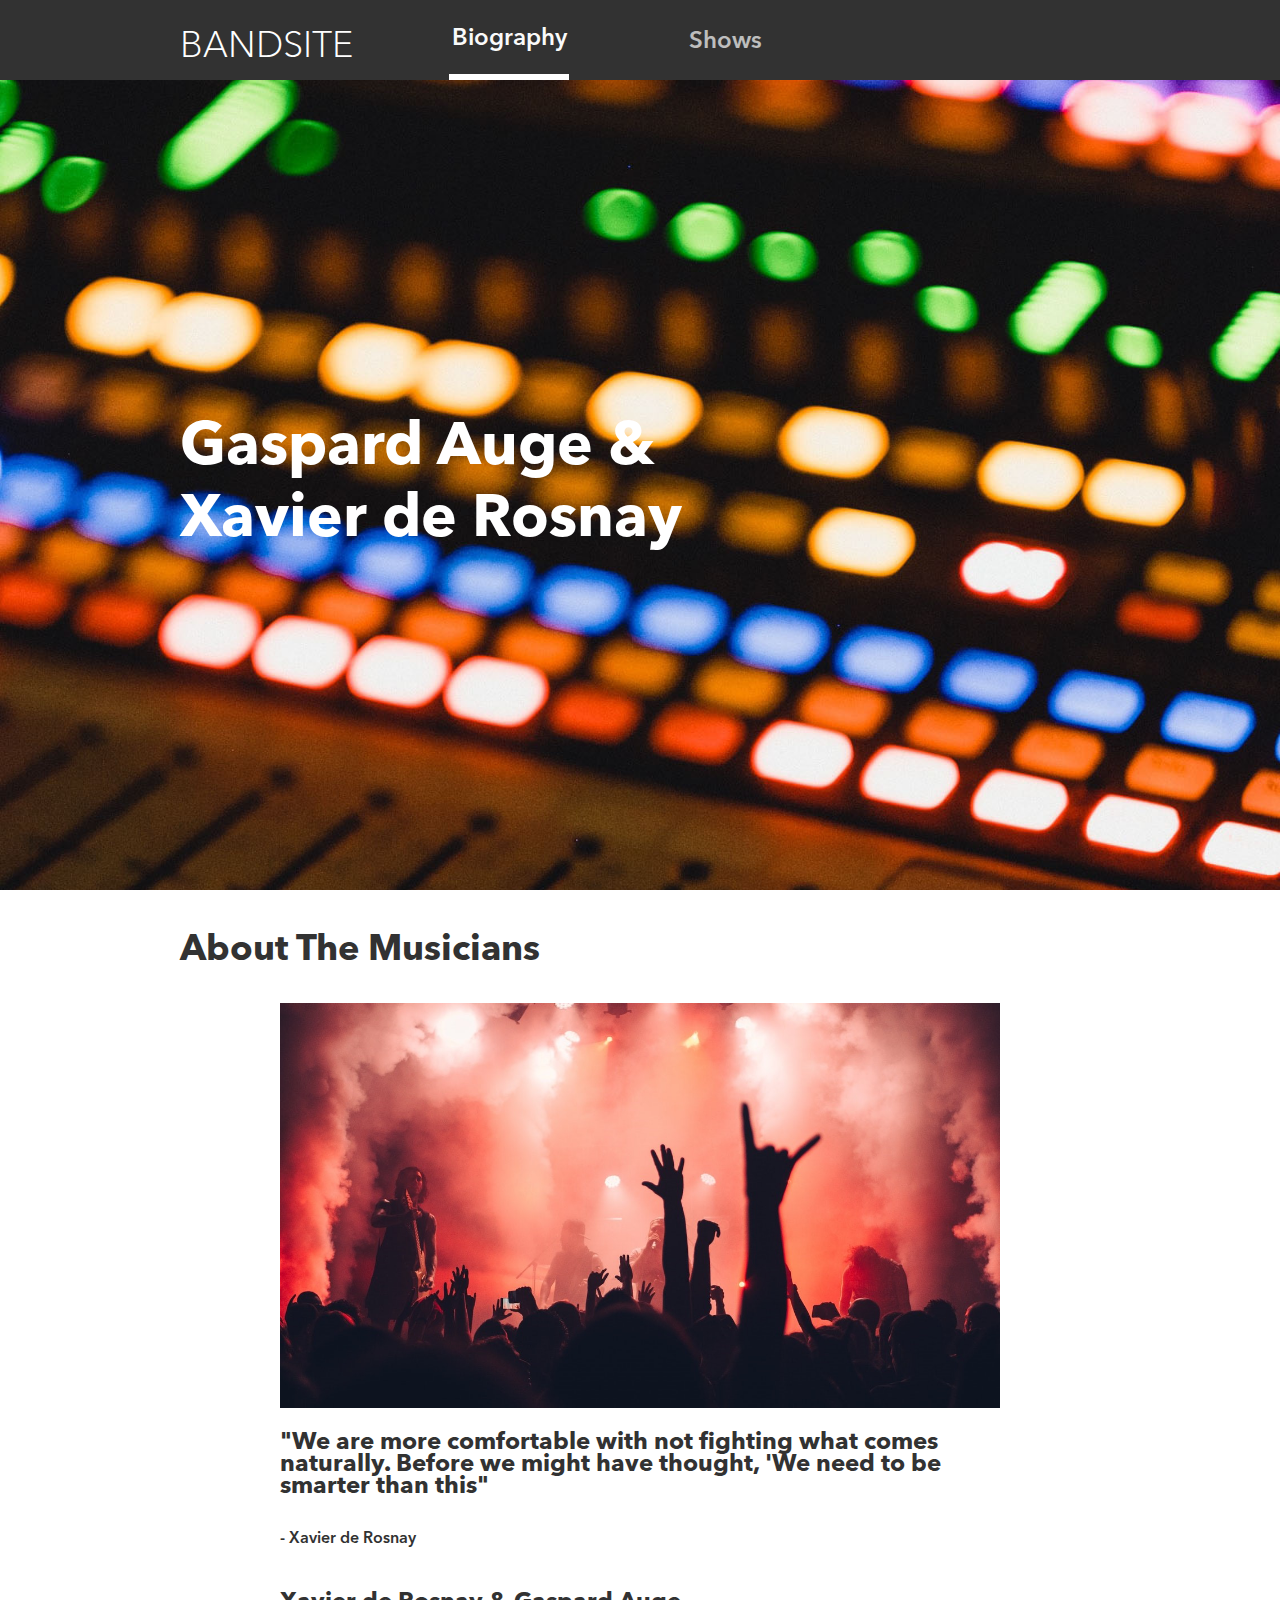
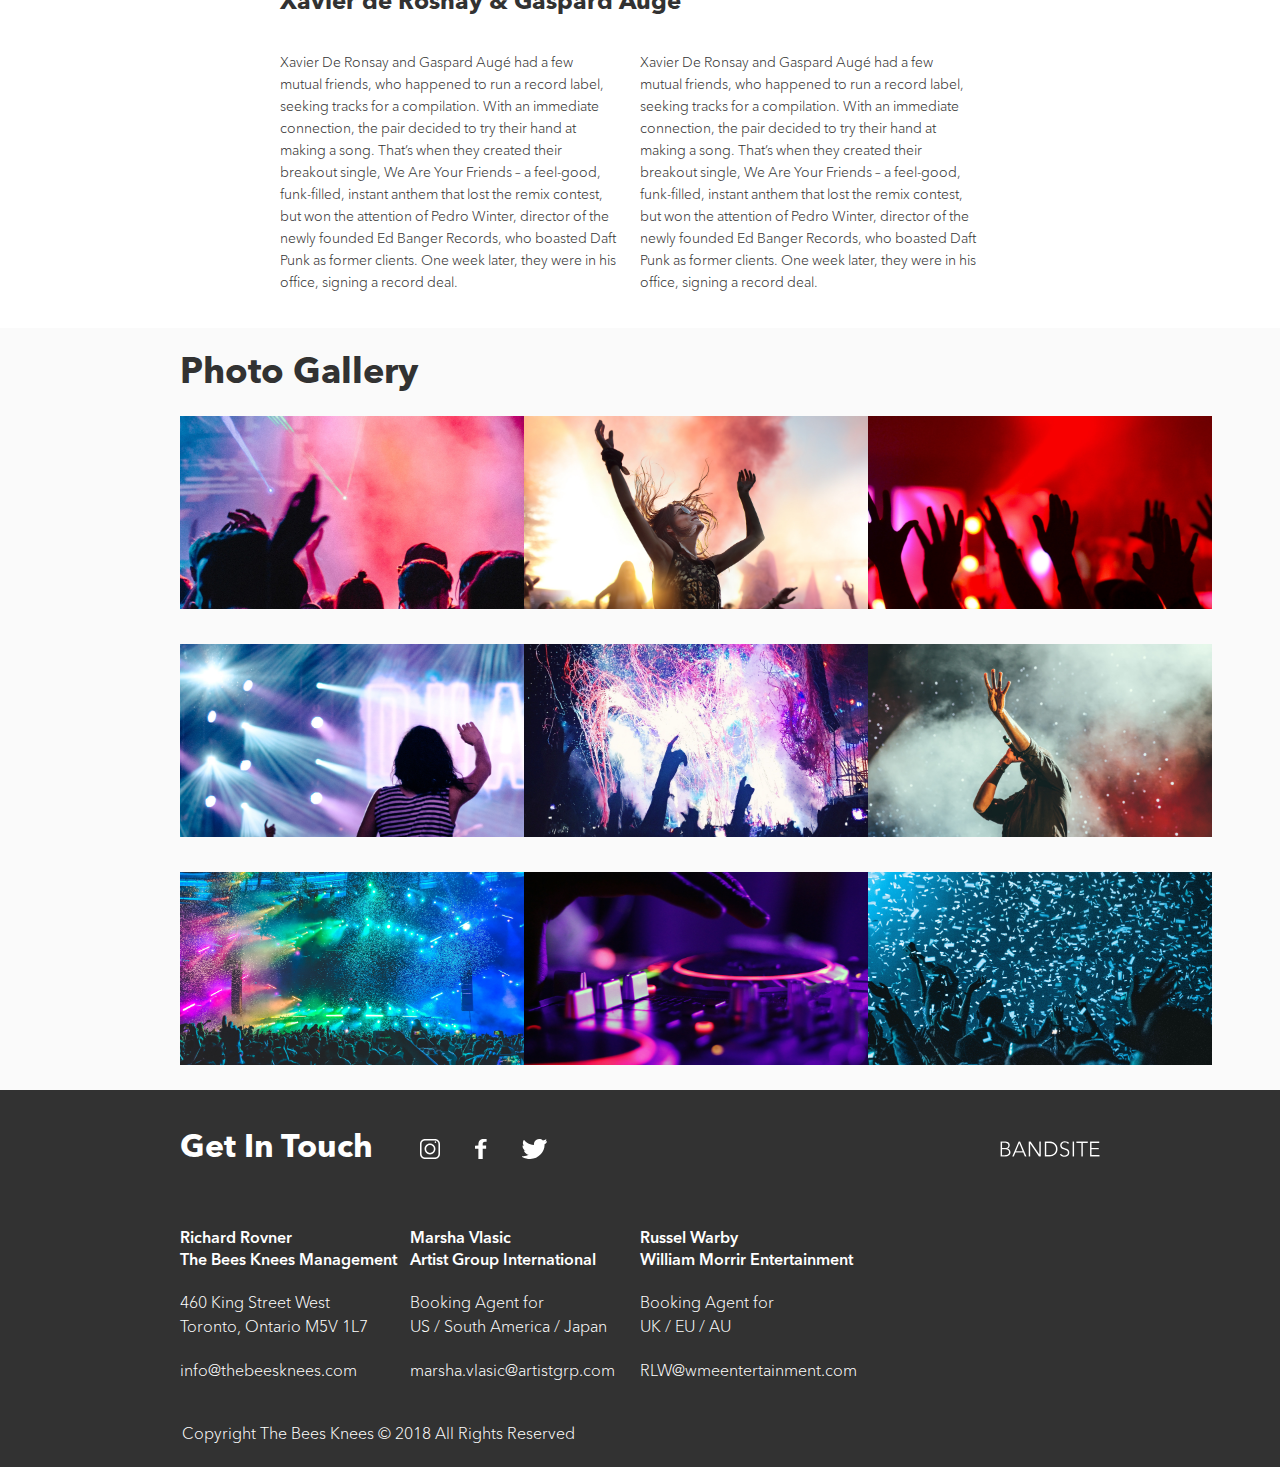
==== commit 74d5702d: "version 4" ====
--- a/sprint-1/index.html
+++ b/sprint-1/index.html
@@ -11,7 +11,7 @@
 <body>
     <header>
         <nav class="nav">
-            <h2 class="nav__title">BANDSITE</h2>
+            <h2 class="nav__title"><a href="./index.html" class="nav__title__link">BANDSITE</a></h2>
             <ul class="nav__nav-items">
                 <li class="nav__nav-items__nav-item nav-active">
                     <a href="#" class="nav__nav-items__nav-item__link nav-link-active">Biography</a>
@@ -33,19 +33,19 @@
             <p class="about__header__quote">
                 "We are more comfortable with not
                 fighting what comes naturally. Before
-                we might have thought, ‘We need to
+                we might have thought, 'We need to
                 be smarter than this"
             </p>
             <p class="about__header__author">
                 - Xavier de Rosnay
             </p>
         </section>
-        <section class="article">
-            <h2 class="article__title">
+        <section class="about__article">
+            <h2 class="about__article__title">
                 Xavier de Rosnay & Gaspard Auge
             </h2>
-            <div class="article__paragraph-container">
-                <p class="article__paragraph-container__paragraph">
+            <div class="about__article__paragraph-container">
+                <p class="about__article__paragraph-container__paragraph">
                     Xavier De Ronsay and Gaspard Augé had a few
                     mutual friends, who happened to run a record label,
                     seeking tracks for a compilation. With an immediate
@@ -58,7 +58,7 @@
                     who boasted Daft Punk as former clients. One week
                     later, they were in his office, signing a record deal.
                 </p>
-                <p class="article__paragraph-container__paragraph">
+                <p class="about__article__paragraph-container__paragraph">
                     Xavier De Ronsay and Gaspard Augé had a few
                     mutual friends, who happened to run a record label,
                     seeking tracks for a compilation. With an immediate
@@ -98,10 +98,10 @@
             <div class="footer__container__title-container">
                 <h2 class="footer__container__title-container__title">Get In Touch</h2>
             </div>
-            <div class="footer__container__icons">
-                <img src="./assets/Icons/SVG/Icon-instagram.svg" alt="instagram" class="footer__container__icons__image">
-                <img src="./assets/Icons/SVG/Icon-facebook.svg" alt="facebook" class="footer__container__icons__image">
-                <img src="./assets/Icons/SVG/Icon-twitter.svg" alt="twitter" class="footer__container__icons__image">
+            <div class="footer__container__icon-container">
+                <img src="./assets/Icons/SVG/Icon-instagram.svg" alt="instagram" class="footer__container__icon-container__image">
+                <img src="./assets/Icons/SVG/Icon-facebook.svg" alt="facebook" class="footer__container__icon-container__image">
+                <img src="./assets/Icons/SVG/Icon-twitter.svg" alt="twitter" class="footer__container__icon-container__image">
             </div>
             <div class="footer__container__logo-container">
                 <img src="./assets/Logo/Logo-bandsite.svg" alt="" class="footer__container__logo-container__logo">
@@ -117,9 +117,9 @@
                     <p>460 King Street West</p>
                     <p>Toronto, Ontario M5V 1L7</p>
                 </div>
-                <p class="footer__container__credits__email">
-                    info@thebeesknees.com
-                </p>
+                <div class="footer__container__credits__email">
+                    <p>info@thebeesknees.com</p>
+                </div>
             </section>
             <section class="footer__container__credits">
                 <div class="footer__container__credits__name">
@@ -130,9 +130,9 @@
                     <p>Booking Agent for</p>
                     <p>US / South America / Japan</p>
                 </div>
-                <p class="footer__container__credits__email">
-                    marsha.vlasic@artistgrp.com
-                </p>
+                <div class="footer__container__credits__email">
+                    <p>marsha.vlasic@artistgrp.com</p>
+                </div>
             </section>
             <section class="footer__container__credits">
                 <div class="footer__container__credits__name">
@@ -143,9 +143,9 @@
                     <p>Booking Agent for</p>
                     <p>UK / EU / AU</p>
                 </div>
-                <p class="footer__container__credits__email">
-                    RLW@wmeentertainment.com
-                </p>
+                <div class="footer__container__credits__email">
+                    <p>RLW@wmeentertainment.com</p>
+                </div>
             </section>
         </div>
         <section class="footer__copyright">
--- a/sprint-1/styles/main.css
+++ b/sprint-1/styles/main.css
@@ -1,41 +1,71 @@
+html {
+  font-size: 10px;
+}
+
+body {
+  font-family: "Avenir";
+  font-weight: 400;
+  color: #323232;
+  margin: 0;
+}
+
 .hero {
   display: flex;
   flex-direction: column;
   align-items: flex-start;
   justify-content: center;
-  height: 40vh;
+  height: 36vh;
   background-image: url("../assets/Images/hero-image.jpg");
   background-size: cover;
+  -webkit-padding-start: 1.6rem;
+          padding-inline-start: 1.6rem;
 }
 @media (min-width: 768px) {
   .hero {
     height: 80vh;
+    -webkit-padding-start: 2.4rem;
+            padding-inline-start: 2.4rem;
+  }
+}
+@media (min-width: 1280px) {
+  .hero {
+    height: 90vh;
+    -webkit-padding-start: 18rem;
+            padding-inline-start: 18rem;
   }
 }
 .hero__text {
-  font-size: 36px;
+  font-size: 24px;
   margin: 0;
   color: #ffffff;
-  margin-left: 1.6rem;
 }
 @media (min-width: 768px) {
   .hero__text {
-    font-size: 78px;
+    font-size: 60px;
   }
 }
 
 .about {
-  -webkit-padding-start: 16px;
-          padding-inline-start: 16px;
-  -webkit-padding-end: 16px;
-          padding-inline-end: 16px;
+  -webkit-padding-start: 1.6rem;
+          padding-inline-start: 1.6rem;
+  -webkit-padding-end: 1.6rem;
+          padding-inline-end: 1.6rem;
+  margin-bottom: 2rem;
 }
 @media (min-width: 768px) {
   .about {
-    -webkit-padding-start: 24px;
-            padding-inline-start: 24px;
-    -webkit-padding-end: 24px;
-            padding-inline-end: 24px;
+    -webkit-padding-start: 2.4rem;
+            padding-inline-start: 2.4rem;
+    -webkit-padding-end: 2.4rem;
+            padding-inline-end: 2.4rem;
+  }
+}
+@media (min-width: 1280px) {
+  .about {
+    -webkit-padding-start: 18rem;
+            padding-inline-start: 18rem;
+    -webkit-padding-end: 18rem;
+            padding-inline-end: 18rem;
   }
 }
 .about__header {
@@ -43,68 +73,97 @@
   flex-direction: column;
 }
 .about__header__title {
-  font-size: 36px;
+  font-size: 24px;
+  padding-top: 1rem;
 }
 @media (min-width: 768px) {
   .about__header__title {
-    font-size: 46px;
-  }
-}
-.about__header__image {
-  width: 100%;
+    font-size: 36px;
+  }
+}
+@media (min-width: 1280px) {
+  .about__header__image {
+    padding: 0 10rem;
+  }
 }
 .about__header__quote {
-  font-size: 22px;
+  font-size: 14px;
+  line-height: 2.2rem;
   font-weight: 500;
   margin: 2.4rem 0;
 }
 @media (min-width: 768px) {
   .about__header__quote {
-    font-size: 36px;
+    font-size: 24px;
     font-weight: 700;
-    line-height: 44px;
+    line-height: 2.2rem;
+  }
+}
+@media (min-width: 1280px) {
+  .about__header__quote {
+    padding: 0 10rem;
   }
 }
 .about__header__author {
-  font-size: 22px;
+  font-size: 13px;
   font-weight: 500;
   margin: 0;
   margin-top: 0.8rem;
 }
-
-.article {
+@media (min-width: 768px) {
+  .about__header__author {
+    font-size: 16px;
+  }
+}
+@media (min-width: 1280px) {
+  .about__header__author {
+    padding: 0 10rem;
+  }
+}
+.about__article {
   margin-top: 4rem;
 }
-.article__title {
-  font-size: 22px;
+@media (min-width: 1280px) {
+  .about__article {
+    padding: 0 10rem;
+  }
+}
+.about__article__title {
+  font-size: 14px;
   font-weight: 500;
 }
 @media (min-width: 768px) {
-  .article__title {
-    font-size: 36px;
-  }
-}
-.article__paragraph-container {
-  display: flex;
-  flex-direction: column;
-}
-@media (min-width: 768px) {
-  .article__paragraph-container {
+  .about__article__title {
+    font-size: 24px;
+    font-weight: 700;
+  }
+}
+.about__article__paragraph-container {
+  display: flex;
+  flex-direction: column;
+}
+@media (min-width: 768px) {
+  .about__article__paragraph-container {
     flex-direction: row;
   }
 }
-.article__paragraph-container__paragraph {
-  font-size: 22px;
-  line-height: 30px;
-  margin-bottom: 1rem;
-  margin-right: 3rem;
+.about__article__paragraph-container__paragraph {
+  font-size: 13px;
+  line-height: 1.8rem;
+  margin-right: 2.4rem;
+}
+@media (min-width: 768px) {
+  .about__article__paragraph-container__paragraph {
+    font-size: 14px;
+    line-height: 2.2rem;
+  }
 }
 
 .gallery {
-  -webkit-padding-start: 16px;
-          padding-inline-start: 16px;
-  -webkit-padding-end: 16px;
-          padding-inline-end: 16px;
+  -webkit-padding-start: 1.6rem;
+          padding-inline-start: 1.6rem;
+  -webkit-padding-end: 1.6rem;
+          padding-inline-end: 1.6rem;
   padding: 0 auto;
   background-color: #fafafa;
 }
@@ -112,20 +171,28 @@
   .gallery {
     display: flex;
     flex-direction: column;
-    -webkit-padding-start: 24px;
-            padding-inline-start: 24px;
-    -webkit-padding-end: 24px;
-            padding-inline-end: 24px;
+    -webkit-padding-start: 2.4rem;
+            padding-inline-start: 2.4rem;
+    -webkit-padding-end: 2.4rem;
+            padding-inline-end: 2.4rem;
+  }
+}
+@media (min-width: 1280px) {
+  .gallery {
+    -webkit-padding-start: 18rem;
+            padding-inline-start: 18rem;
+    -webkit-padding-end: 18rem;
+            padding-inline-end: 18rem;
   }
 }
 .gallery__title {
-  font-size: 36px;
-  padding: 3.2rem 0;
+  font-size: 24px;
+  padding: 2.5rem 0 1rem 0;
   margin: 0;
 }
 @media (min-width: 768px) {
   .gallery__title {
-    font-size: 46px;
+    font-size: 36px;
   }
 }
 .gallery__image-container {
@@ -141,12 +208,18 @@
   }
 }
 .gallery__image-container__image {
-  padding: 0.8rem 0;
+  padding: 1rem 0;
   width: 100%;
 }
 @media (min-width: 768px) {
   .gallery__image-container__image {
     box-sizing: border-box;
-    width: 31%;
+    width: 224px;
+  }
+}
+@media (min-width: 1280px) {
+  .gallery__image-container__image {
+    box-sizing: border-box;
+    width: 344px;
   }
 }/*# sourceMappingURL=main.css.map */--- a/sprint-1/styles/global.css
+++ b/sprint-1/styles/global.css
@@ -31,8 +31,6 @@
   display: flex;
   flex-direction: column;
   align-items: center;
-  font-family: "Avenir";
-  font-weight: 400;
   color: #ffffff;
   background-color: #323232;
 }
@@ -40,26 +38,46 @@
   .nav {
     flex-direction: row;
     height: 16vh;
+    -webkit-padding-start: 2.4rem;
+            padding-inline-start: 2.4rem;
+  }
+}
+@media (min-width: 1280px) {
+  .nav {
+    -webkit-padding-start: 18rem;
+            padding-inline-start: 18rem;
+    height: 8rem;
   }
 }
 .nav__title {
-  font-size: 36px;
+  font-size: 24px;
   font-weight: 300;
-  margin: 2rem;
+  padding-top: 1.6rem;
+  margin: 0;
+  margin-bottom: 1.6rem;
 }
 @media (min-width: 768px) {
   .nav__title {
-    margin: 3rem;
-  }
+    font-size: 36px;
+    margin: 3rem 0;
+  }
+}
+@media (min-width: 1280px) {
+  .nav__title {
+    font-size: 36px;
+    margin-right: 5.6rem;
+  }
+}
+.nav__title__link {
+  text-decoration: none;
+  color: #ffffff;
 }
 .nav__nav-items {
   display: flex;
-  justify-content: flex-start;
-  -webkit-padding-start: 0px;
-          padding-inline-start: 0px;
-  box-sizing: border-box;
+  padding: 0;
+  margin: 0;
   width: 100%;
-  margin: 0;
+  list-style-type: none;
 }
 .nav__nav-items .nav-active {
   border-bottom: 6px solid #ffffff;
@@ -70,21 +88,28 @@
   }
 }
 .nav__nav-items__nav-item {
-  list-style-type: none;
-  box-sizing: border-box;
   width: 50%;
   text-align: center;
-  font-size: 22px;
+  font-size: 14px;
   font-weight: 500;
   padding-bottom: 1rem;
 }
 @media (min-width: 768px) {
   .nav__nav-items__nav-item {
-    margin: 1.5rem 4rem 0 4rem;
+    font-size: 24px;
+    padding-top: 1.5rem;
+    margin: 0 4rem;
+    width: 14rem;
+    display: flex;
+    align-items: center;
+    justify-content: center;
+  }
+}
+@media (min-width: 1280px) {
+  .nav__nav-items__nav-item {
+    font-size: 24px;
     width: 12rem;
-    display: flex;
-    align-items: center;
-    justify-content: center;
+    margin-right: 5.6rem;
   }
 }
 .nav__nav-items__nav-item__link {
@@ -98,19 +123,27 @@
 }
 
 .footer {
-  -webkit-padding-start: 16px;
-          padding-inline-start: 16px;
-  -webkit-padding-end: 16px;
-          padding-inline-end: 16px;
+  -webkit-padding-start: 1.6rem;
+          padding-inline-start: 1.6rem;
+  -webkit-padding-end: 1.6rem;
+          padding-inline-end: 1.6rem;
   background-color: #323232;
   color: #ffffff;
 }
 @media (min-width: 768px) {
   .footer {
-    -webkit-padding-start: 24px;
-            padding-inline-start: 24px;
-    -webkit-padding-end: 24px;
-            padding-inline-end: 24px;
+    -webkit-padding-start: 2.4rem;
+            padding-inline-start: 2.4rem;
+    -webkit-padding-end: 2.4rem;
+            padding-inline-end: 2.4rem;
+  }
+}
+@media (min-width: 1280px) {
+  .footer {
+    -webkit-padding-start: 18rem;
+            padding-inline-start: 18rem;
+    -webkit-padding-end: 18rem;
+            padding-inline-end: 18rem;
   }
 }
 .footer__container {
@@ -121,40 +154,67 @@
   .footer__container {
     flex-direction: row;
     justify-content: space-between;
-  }
+    align-items: center;
+  }
+}
+@media (min-width: 1280px) {
+  .footer__container {
+    justify-content: flex-start;
+  }
+}
+.footer__container__title-container {
+  margin: 6rem 0 0 0;
 }
 @media (min-width: 768px) {
   .footer__container__title-container {
     display: flex;
     align-items: center;
     width: 30%;
+    margin: 0;
+  }
+}
+@media (min-width: 1280px) {
+  .footer__container__title-container {
+    width: 25%;
   }
 }
 .footer__container__title-container__title {
-  font-size: 44px;
-  margin-top: 6rem;
+  font-size: 36px;
+  padding: 0;
+  margin: 0;
 }
 @media (min-width: 768px) {
   .footer__container__title-container__title {
-    margin: 3rem 0;
-    font-size: 46px;
-  }
-}
-.footer__container__icons {
+    margin: 4rem 0;
+    font-size: 3.6rem;
+  }
+}
+@media (min-width: 1280px) {
+  .footer__container__title-container__title {
+    font-size: 3.2rem;
+  }
+}
+.footer__container__icon-container {
   margin: 2rem 0;
 }
 @media (min-width: 768px) {
-  .footer__container__icons {
+  .footer__container__icon-container {
     width: 30%;
     display: flex;
     justify-content: center;
     align-items: center;
   }
 }
-.footer__container__icons__image {
-  height: 2.5rem;
-  padding: 0.5rem;
-  margin-right: 2.5rem;
+@media (min-width: 1280px) {
+  .footer__container__icon-container {
+    width: 25%;
+    justify-content: flex-start;
+  }
+}
+.footer__container__icon-container__image {
+  height: 2rem;
+  padding: 1rem;
+  margin-right: 1.5rem;
 }
 .footer__container__logo-container {
   display: none;
@@ -165,6 +225,12 @@
     display: flex;
     justify-content: flex-end;
     align-items: center;
+  }
+}
+@media (min-width: 1280px) {
+  .footer__container__logo-container {
+    width: 25%;
+    margin-left: auto;
   }
 }
 @media (min-width: 768px) {
@@ -173,56 +239,83 @@
     height: 4rem;
   }
 }
+@media (min-width: 1280px) {
+  .footer__container__logo-container__logo {
+    width: 10rem;
+    height: 2rem;
+  }
+}
 @media (min-width: 768px) {
   .footer__container__credits {
-    margin: 2rem;
+    width: 30%;
+    justify-content: space-between;
+  }
+}
+@media (min-width: 1280px) {
+  .footer__container__credits {
+    width: 25%;
+    justify-content: flex-start;
+    font-size: 1.6rem;
   }
 }
 .footer__container__credits__name {
   font-size: 14px;
   font-weight: 500;
-  margin-top: 2rem;
+  margin: 2rem 0;
 }
 @media (min-width: 768px) {
   .footer__container__credits__name {
-    font-size: 22px;
+    font-size: 16px;
   }
 }
 .footer__container__credits__name p {
-  padding: 0.2rem;
+  line-height: 2.2rem;
+  padding: 0;
   margin: 0;
 }
 .footer__container__credits__address {
-  font-size: 14px;
-  margin-top: 2rem;
+  font-size: 12px;
+  margin: 2rem 0;
 }
 @media (min-width: 768px) {
   .footer__container__credits__address {
-    font-size: 22px;
+    font-size: 16px;
   }
 }
 .footer__container__credits__address p {
-  padding: 0.2rem;
+  line-height: 2.4rem;
+  padding: 0;
   margin: 0;
 }
 .footer__container__credits__email {
-  font-size: 14px;
+  font-size: 12px;
+  margin: 2rem 0;
 }
 @media (min-width: 768px) {
   .footer__container__credits__email {
-    font-size: 22px;
-  }
+    font-size: 16px;
+  }
+}
+.footer__container__credits__email p {
+  line-height: 2.4rem;
+  padding: 0;
+  margin: 0;
 }
 .footer__copyright {
-  font-size: 14px;
+  font-size: 12px;
   padding-bottom: 2rem;
 }
 @media (min-width: 768px) {
   .footer__copyright {
     display: flex;
     justify-content: flex-start;
-    font-size: 22px;
+    font-size: 16px;
     margin-top: 2rem;
+  }
+}
+@media (min-width: 1280px) {
+  .footer__copyright {
+    font-size: 1.6rem;
   }
 }
 .footer__copyright p {
